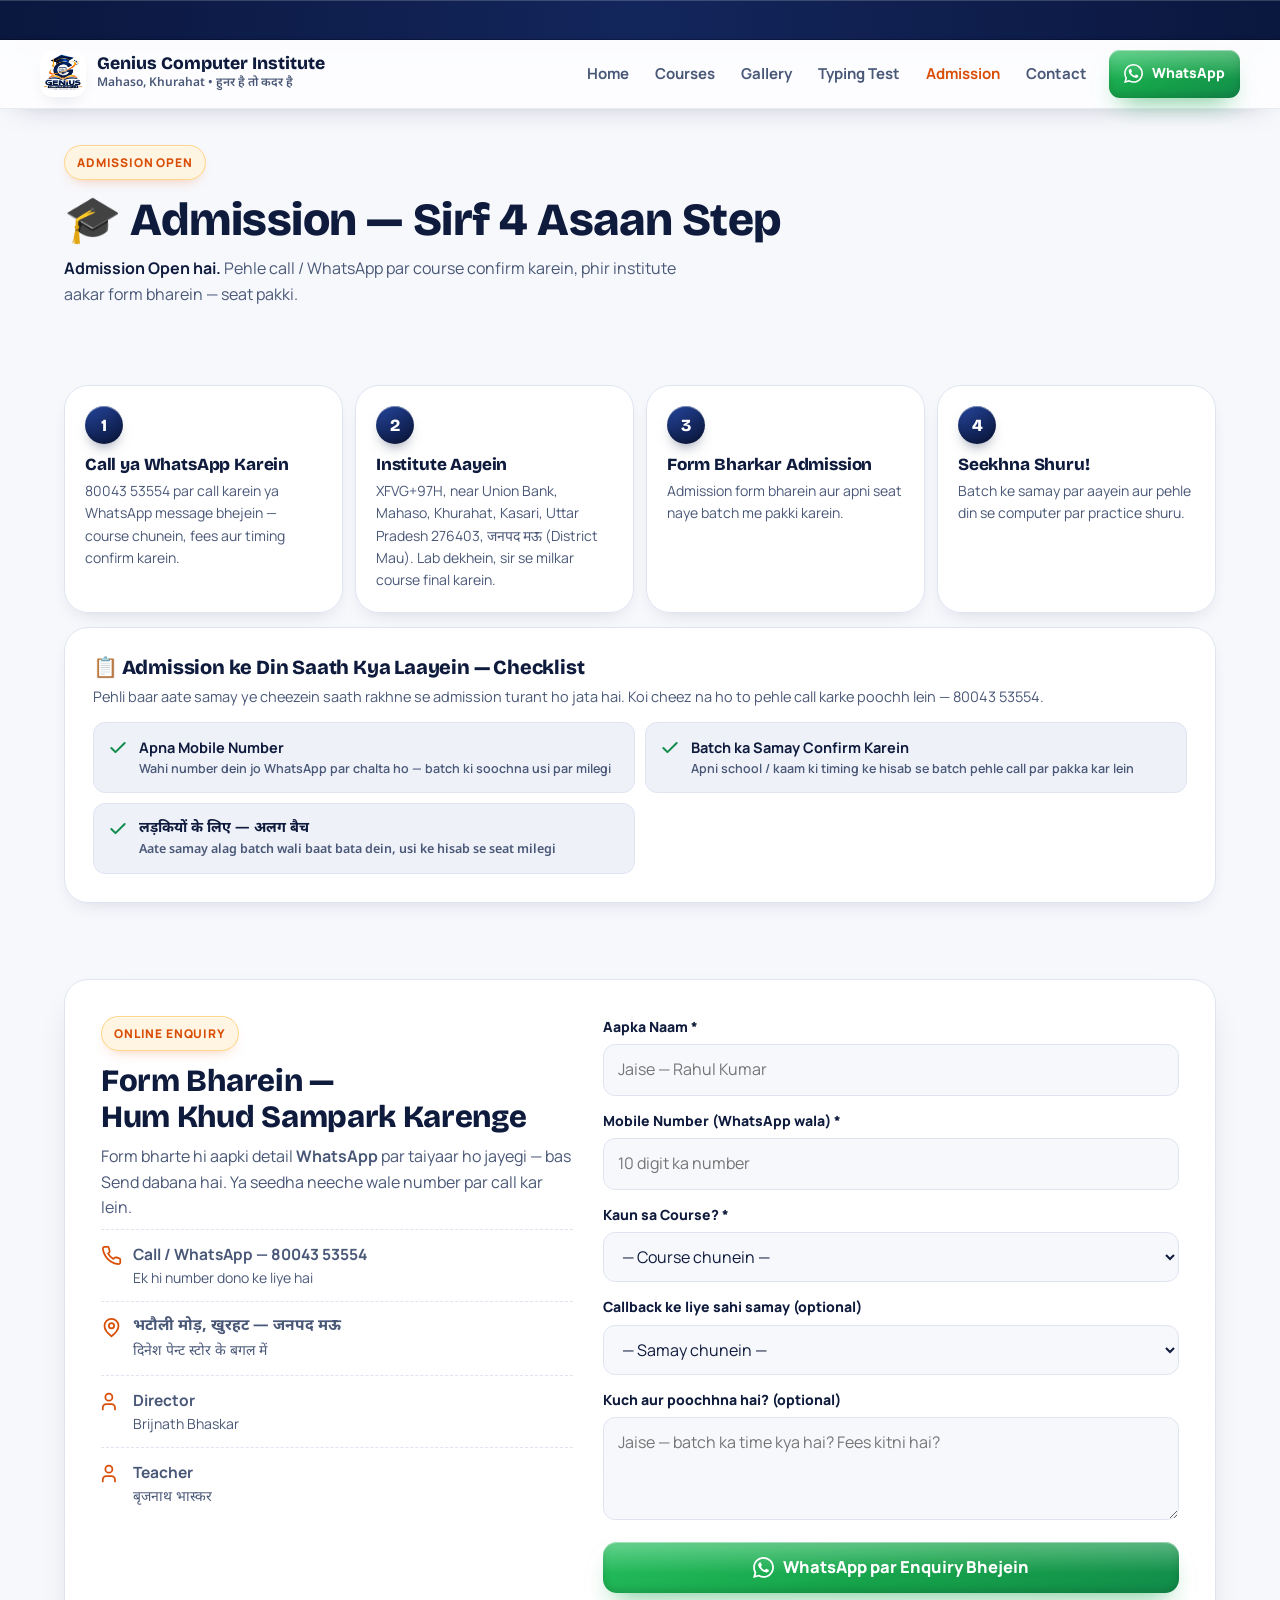
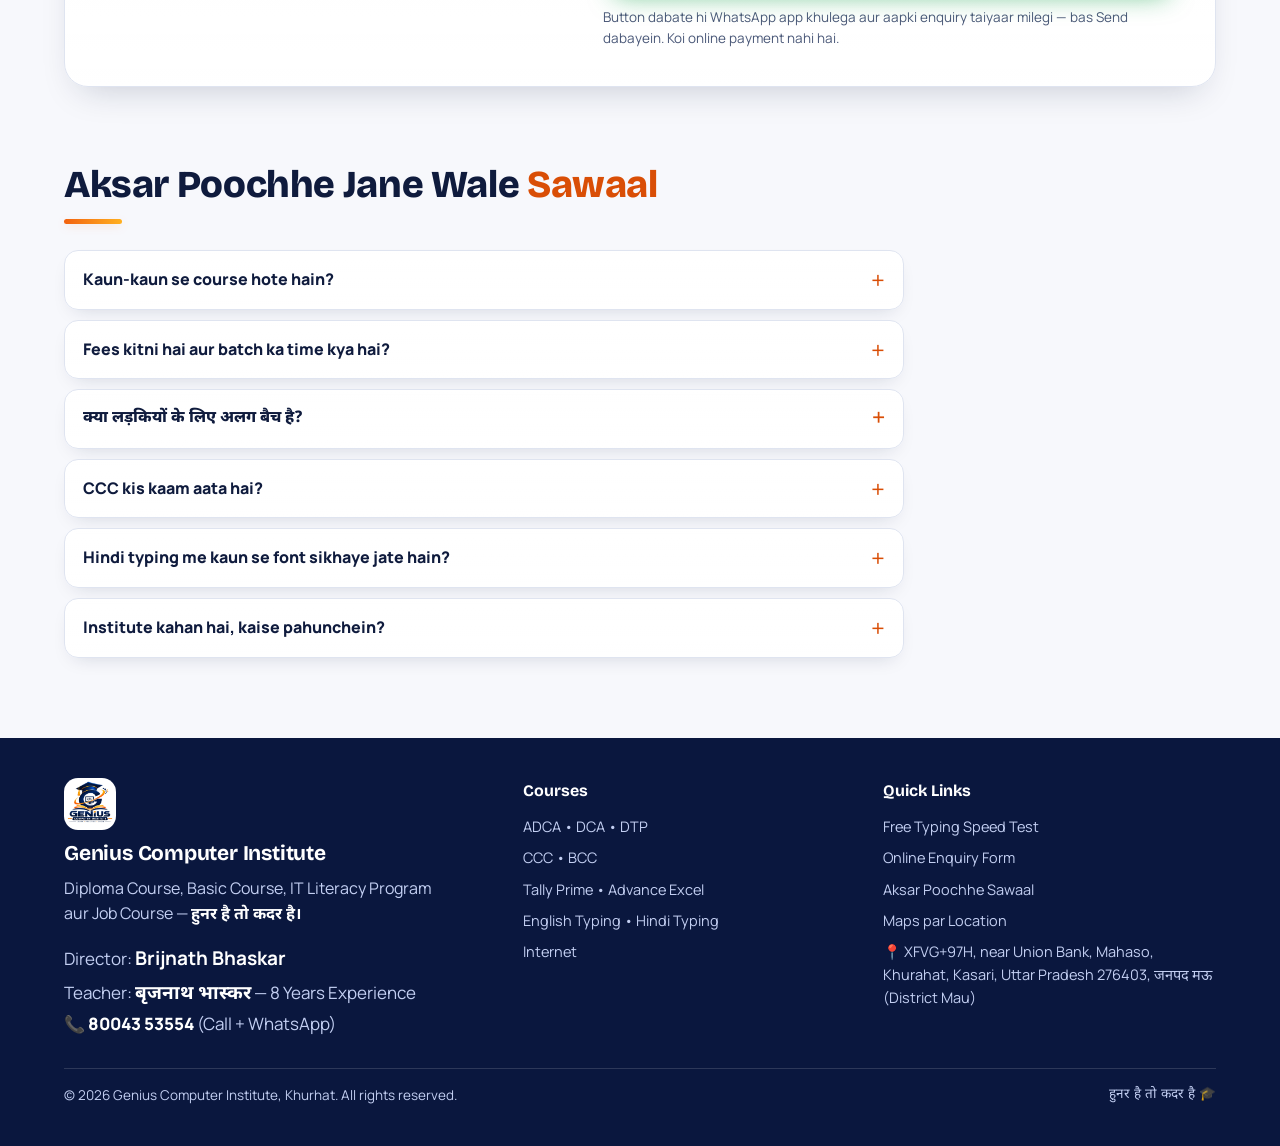
==== admission.html @ bf9da0f6 "Orange tap fix, big teacher name, photo gallery" ====
<!doctype html>
<html lang="hi">
<head>
<meta charset="utf-8" />
<meta name="viewport" content="width=device-width, initial-scale=1, viewport-fit=cover" />
<meta name="color-scheme" content="light dark" />
<meta name="description" content="Genius Computer Institute me admission — 4 asaan step, online enquiry form se WhatsApp. Fees aur timing ke liye Call / WhatsApp: 8004353554" />
<link rel="icon" type="image/png" href="assets/logo.png" />
<title>Admission — Genius Computer Institute | Enquiry Form</title>
<link rel="preconnect" href="https://fonts.googleapis.com" />
<link rel="preconnect" href="https://fonts.gstatic.com" crossorigin />
<link href="https://fonts.googleapis.com/css2?family=Bricolage+Grotesque:opsz,wght@12..96,600;12..96,700;12..96,800&family=Manrope:wght@400;500;600;700;800&family=Noto+Sans+Devanagari:wght@400;600;700;800&display=swap" rel="stylesheet" />
<link rel="stylesheet" href="style.css" />
</head>
<body data-page="enquiry">
<div class="ticker" aria-hidden="true"><div class="ticker-track" id="tickerTrack">
  <span>🎓 <b>Admission Open</b> — New Batch शुरू हो रहे हैं</span><span>📞 Call / WhatsApp: <b>80043 53554</b></span><span class="hi">लड़कियों के लिए अलग से बैच</span><span>CCC • ADCA • DCA • DTP • Tally Prime • Advance Excel • Typing</span><span class="hi">पता — XFVG+97H, near Union Bank, Mahaso, Khurahat, Kasari, Uttar Pradesh 276403 • जनपद मऊ (District Mau)</span>
</div></div>
<header>
  <div class="wrap nav">
    <a class="brand" href="index.html" aria-label="Genius Computer Institute — Home">
      <img class="brand-logo" src="assets/logo.png" alt="Genius Computer Institute ka logo" width="46" height="46" />
      <span><span class="brand-name">Genius Computer Institute</span><span class="brand-sub hi">Mahaso, Khurahat • हुनर है तो कदर है</span></span>
    </a>
    <nav class="nav-links" aria-label="Main"><a href="index.html">Home</a><a href="courses.html">Courses</a><a href="gallery.html">Gallery</a><a href="typing.html">Typing Test</a><a href="admission.html" aria-current="page">Admission</a><a href="contact.html">Contact</a></nav>
    <a class="btn btn-wa btn-sm" href="https://wa.me/918004353554?text=Namaste%2C%20mujhe%20Genius%20Computer%20Institute%20me%20admission%20ki%20jaankari%20chahiye." target="_blank" rel="noopener"><svg viewBox="0 0 24 24" fill="currentColor"><path d="M17.47 14.38c-.3-.15-1.76-.87-2.03-.97-.27-.1-.47-.15-.67.15-.2.3-.77.97-.94 1.17-.17.2-.35.22-.65.07-.3-.15-1.25-.46-2.39-1.47-.88-.79-1.47-1.76-1.64-2.06-.17-.3-.02-.46.13-.61.13-.13.3-.35.45-.52.15-.17.2-.3.3-.5.1-.2.05-.37-.02-.52-.07-.15-.67-1.62-.92-2.22-.24-.58-.49-.5-.67-.51h-.57c-.2 0-.52.07-.8.37-.27.3-1.04 1.02-1.04 2.5 0 1.47 1.07 2.89 1.22 3.09.15.2 2.11 3.22 5.1 4.51.71.31 1.27.49 1.7.63.72.23 1.37.2 1.88.12.57-.09 1.76-.72 2.01-1.41.25-.7.25-1.29.17-1.41-.07-.12-.27-.2-.57-.35M12.05 21.79h-.01a9.87 9.87 0 0 1-5.03-1.38l-.36-.21-3.74.98 1-3.65-.24-.37a9.82 9.82 0 0 1-1.51-5.26c0-5.45 4.44-9.88 9.9-9.88a9.83 9.83 0 0 1 9.88 9.89c0 5.45-4.43 9.88-9.89 9.88m8.42-18.3A11.82 11.82 0 0 0 12.05 0C5.5 0 .16 5.34.16 11.9c0 2.1.55 4.14 1.59 5.95L.06 24l6.3-1.65a11.9 11.9 0 0 0 5.68 1.45h.01c6.55 0 11.89-5.34 11.89-11.9 0-3.18-1.24-6.16-3.47-8.41"/></svg>WhatsApp</a>
  </div>
</header>
<main id="top">
<section class="page-hero"><div class="wrap">
  <span class="tag">Admission Open</span>
  <h1 style="margin-top:14px">🎓 Admission — Sirf 4 Asaan Step</h1>
  <p class="lead"><b>Admission Open hai.</b> Pehle call / WhatsApp par course confirm karein, phir institute aakar form bharein — seat pakki.</p>
</div></section>
<section id="admission" style="padding-bottom:8px">
    <div class="wrap">
      <div class="steps">
        <div class="step reveal"><span class="num">1</span><h3>Call ya WhatsApp Karein</h3><p>80043 53554 par call karein ya WhatsApp message bhejein — course chunein, fees aur timing confirm karein.</p></div>
        <div class="step reveal"><span class="num">2</span><h3>Institute Aayein</h3><p>XFVG+97H, near Union Bank, Mahaso, Khurahat, Kasari, Uttar Pradesh 276403, जनपद मऊ (District Mau). Lab dekhein, sir se milkar course final karein.</p></div>
        <div class="step reveal"><span class="num">3</span><h3>Form Bharkar Admission</h3><p>Admission form bharein aur apni seat naye batch me pakki karein.</p></div>
        <div class="step reveal"><span class="num">4</span><h3>Seekhna Shuru!</h3><p>Batch ke samay par aayein aur pehle din se computer par practice shuru.</p></div>
      </div>

      <div class="check-card reveal">
        <h3>📋 Admission ke Din Saath Kya Laayein — Checklist</h3>
        <p>Pehli baar aate samay ye cheezein saath rakhne se admission turant ho jata hai. Koi cheez na ho to pehle call karke poochh lein — 80043 53554.</p>
        <ul class="check-list">
          <li><svg viewBox="0 0 24 24" fill="none" stroke="currentColor" stroke-width="2.4" stroke-linecap="round" stroke-linejoin="round"><path d="M20 6 9 17l-5-5"/></svg><span>Apna Mobile Number<small> Wahi number dein jo WhatsApp par chalta ho — batch ki soochna usi par milegi</small></span></li>
          <li><svg viewBox="0 0 24 24" fill="none" stroke="currentColor" stroke-width="2.4" stroke-linecap="round" stroke-linejoin="round"><path d="M20 6 9 17l-5-5"/></svg><span>Batch ka Samay Confirm Karein<small> Apni school / kaam ki timing ke hisab se batch pehle call par pakka kar lein</small></span></li>
          <li><svg viewBox="0 0 24 24" fill="none" stroke="currentColor" stroke-width="2.4" stroke-linecap="round" stroke-linejoin="round"><path d="M20 6 9 17l-5-5"/></svg><span class="hi">लड़कियों के लिए — अलग बैच<small> Aate samay alag batch wali baat bata dein, usi ke hisab se seat milegi</small></span></li>
        </ul>
      </div>
    </div>
  </section>
<section id="enquiry">
    <div class="wrap">
      <div class="form-card">
        <div class="form-side">
          <span class="tag">Online Enquiry</span>
          <h2>Form Bharein —<br />Hum Khud Sampark Karenge</h2>
          <p>Form bharte hi aapki detail <b>WhatsApp</b> par taiyaar ho jayegi — bas Send dabana hai. Ya seedha neeche wale number par call kar lein.</p>
          <div class="row"><svg viewBox="0 0 24 24" fill="none" stroke="currentColor" stroke-width="2" stroke-linecap="round" stroke-linejoin="round"><path d="M22 16.92v3a2 2 0 0 1-2.18 2 19.79 19.79 0 0 1-8.63-3.07 19.5 19.5 0 0 1-6-6 19.79 19.79 0 0 1-3.07-8.67A2 2 0 0 1 4.11 2h3a2 2 0 0 1 2 1.72c.13.96.36 1.9.7 2.81a2 2 0 0 1-.45 2.11L8.09 9.91a16 16 0 0 0 6 6l1.27-1.27a2 2 0 0 1 2.11-.45c.91.34 1.85.57 2.81.7A2 2 0 0 1 22 16.92z"/></svg><span><b>Call / WhatsApp — 80043 53554</b><span>Ek hi number dono ke liye hai</span></span></div>
          <div class="row"><svg viewBox="0 0 24 24" fill="none" stroke="currentColor" stroke-width="2" stroke-linecap="round" stroke-linejoin="round"><path d="M20 10c0 6-8 12-8 12s-8-6-8-12a8 8 0 0 1 16 0Z"/><circle cx="12" cy="10" r="3"/></svg><span><b class="hi">भटौली मोड़, खुरहट — जनपद मऊ</b><span class="hi">दिनेश पेन्ट स्टोर के बगल में</span></span></div>
          <div class="row"><svg viewBox="0 0 24 24" fill="none" stroke="currentColor" stroke-width="2" stroke-linecap="round" stroke-linejoin="round"><path d="M16 21v-2a4 4 0 0 0-4-4H6a4 4 0 0 0-4 4v2"/><circle cx="9" cy="7" r="4"/></svg><span><b>Director</b><span>Brijnath Bhaskar</span></span></div>
          <div class="row"><svg viewBox="0 0 24 24" fill="none" stroke="currentColor" stroke-width="2" stroke-linecap="round" stroke-linejoin="round"><path d="M16 21v-2a4 4 0 0 0-4-4H6a4 4 0 0 0-4 4v2"/><circle cx="9" cy="7" r="4"/></svg><span><b>Teacher</b><span class="hi">बृजनाथ भास्कर</span></span></div>
        </div>
        <form id="enquiryForm" novalidate>
          <div><label for="fName">Aapka Naam *</label><input type="text" id="fName" placeholder="Jaise — Rahul Kumar" autocomplete="name" /><p class="err" id="eName">Naam likhna zaroori hai.</p></div>
          <div><label for="fMobile">Mobile Number (WhatsApp wala) *</label><input type="tel" id="fMobile" placeholder="10 digit ka number" inputmode="numeric" autocomplete="tel" maxlength="13" /><p class="err" id="eMobile">Sahi 10 digit ka mobile number daalein.</p></div>
          <div><label for="fCourse">Kaun sa Course? *</label><select id="fCourse"><option value="">— Course chunein —</option></select><p class="err" id="eCourse">Ek course chunein.</p></div>
          <div><label for="fTime">Callback ke liye sahi samay (optional)</label><select id="fTime"><option value="">— Samay chunein —</option><option>Subah</option><option>Dopahar</option><option>Shaam</option><option>Jab bhi ho jaye</option></select></div>
          <div><label for="fMsg">Kuch aur poochhna hai? (optional)</label><textarea id="fMsg" rows="3" placeholder="Jaise — batch ka time kya hai? Fees kitni hai?"></textarea></div>
          <button type="submit" class="btn btn-wa" style="width:100%;font-size:16.5px;padding:15px"><svg viewBox="0 0 24 24" fill="currentColor" style="width:21px;height:21px"><path d="M17.47 14.38c-.3-.15-1.76-.87-2.03-.97-.27-.1-.47-.15-.67.15-.2.3-.77.97-.94 1.17-.17.2-.35.22-.65.07-.3-.15-1.25-.46-2.39-1.47-.88-.79-1.47-1.76-1.64-2.06-.17-.3-.02-.46.13-.61.13-.13.3-.35.45-.52.15-.17.2-.3.3-.5.1-.2.05-.37-.02-.52-.07-.15-.67-1.62-.92-2.22-.24-.58-.49-.5-.67-.51h-.57c-.2 0-.52.07-.8.37-.27.3-1.04 1.02-1.04 2.5 0 1.47 1.07 2.89 1.22 3.09.15.2 2.11 3.22 5.1 4.51.71.31 1.27.49 1.7.63.72.23 1.37.2 1.88.12.57-.09 1.76-.72 2.01-1.41.25-.7.25-1.29.17-1.41-.07-.12-.27-.2-.57-.35M12.05 21.79h-.01a9.87 9.87 0 0 1-5.03-1.38l-.36-.21-3.74.98 1-3.65-.24-.37a9.82 9.82 0 0 1-1.51-5.26c0-5.45 4.44-9.88 9.9-9.88a9.83 9.83 0 0 1 9.88 9.89c0 5.45-4.43 9.88-9.89 9.88m8.42-18.3A11.82 11.82 0 0 0 12.05 0C5.5 0 .16 5.34.16 11.9c0 2.1.55 4.14 1.59 5.95L.06 24l6.3-1.65a11.9 11.9 0 0 0 5.68 1.45h.01c6.55 0 11.89-5.34 11.89-11.9 0-3.18-1.24-6.16-3.47-8.41"/></svg>WhatsApp par Enquiry Bhejein</button>
          <p class="form-note">Button dabate hi WhatsApp app khulega aur aapki enquiry taiyaar milegi — bas Send dabayein. Koi online payment nahi hai.</p>
          <div class="sent" id="sentBox">✅ WhatsApp khul gaya hoga — wahan <b>Send</b> dabate hi enquiry pahunch jayegi. Agar na khula ho to <a href="tel:+918004353554" style="color:var(--wa-d);font-weight:800">80043 53554 par call</a> kar lein.</div>
        </form>
      </div>
    </div>
  </section>
<section id="faq" style="padding-top:8px">
    <div class="wrap">
      <div class="sec-head reveal">
        <h2>Aksar Poochhe Jane Wale <span style="color:var(--saffron-d)">Sawaal</span></h2>
      </div>
      <div class="faq-list">
        <details><summary>Kaun-kaun se course hote hain?</summary><div class="a">ADCA, DCA, DTP, CCC, BCC, Tally Prime (New Version), Advance Excel, English Typing, Hindi Typing (Kruti Dev aur Mangal Font) aur Internet — kul 11 course. Courses page par har course ki detail hai.</div></details>
        <details><summary>Fees kitni hai aur batch ka time kya hai?</summary><div class="a">Fees aur batch timing course ke hisab se alag hote hain. Sahi jaankari ke liye <a href="tel:+918004353554">80043 53554 par call</a> karein ya <a href="https://wa.me/918004353554" target="_blank" rel="noopener">WhatsApp</a> par message bhejein — turant jawab milega.</div></details>
        <details><summary class="hi">क्या लड़कियों के लिए अलग बैच है?</summary><div class="a hi">हाँ, लड़कियों के लिए अलग से बैच चलता है। बैच के समय की जानकारी के लिए call या WhatsApp करें — 80043 53554।</div></details>
        <details><summary>CCC kis kaam aata hai?</summary><div class="a">CCC (Course on Computer Concepts) bahut si sarkari naukriyon me computer jaankari ke saboot ke roop me manga jata hai. Yahan CCC ke saath BCC ki taiyari bhi karayi jati hai.</div></details>
        <details><summary>Hindi typing me kaun se font sikhaye jate hain?</summary><div class="a">Hindi Typing me <b>Kruti Dev</b> aur <b>Mangal Font</b> — dono sikhaye jate hain, saath me English Typing bhi. Sarkari typing test me yahi font kaam aate hain. Typing Test page par free test karke apni speed bhi check kar sakte hain.</div></details>
        <details><summary>Institute kahan hai, kaise pahunchein?</summary><div class="a hi">पता — XFVG+97H, near Union Bank, Mahaso, Khurahat, Kasari, Uttar Pradesh 276403 • जनपद मऊ (District Mau)। Contact page par <b>Maps</b> ka button hai — dabate hi aapke phone me rasta khul jayega.</div></details>
        
        
      </div>
    </div>
  </section>

</main>
<footer>
  <div class="wrap">
    <div class="foot-grid">
      <div>
        <img class="foot-logo" src="assets/logo.png" alt="Genius Computer Institute ka logo" width="52" height="52" />
        <h3 style="font-size:21px;margin:0 0 10px">Genius Computer Institute</h3>
        <p style="margin:0;max-width:38ch">Diploma Course, Basic Course, IT Literacy Program aur Job Course — <span class="hi" style="color:#fff;font-weight:700">हुनर है तो कदर है।</span></p>
        <p class="foot-teacher" style="margin:12px 0 0">Director: <b style="color:#fff">Brijnath Bhaskar</b><br />Teacher: <b style="color:#fff">बृजनाथ भास्कर</b> — 8 Years Experience<br />📞 <a href="tel:+918004353554" style="color:#fff;font-weight:800">80043 53554</a> (Call + WhatsApp)</p>
      </div>
      <div>
        <h4>Courses</h4>
        <ul>
          <li><a href="courses.html">ADCA</a> • <a href="courses.html">DCA</a> • <a href="courses.html">DTP</a></li>
          <li><a href="courses.html">CCC</a> • <a href="courses.html">BCC</a></li>
          <li><a href="courses.html">Tally Prime</a> • <a href="courses.html">Advance Excel</a></li>
          <li><a href="courses.html">English Typing</a> • <a href="courses.html">Hindi Typing</a></li>
          <li><a href="courses.html">Internet</a></li>
        </ul>
      </div>
      <div>
        <h4>Quick Links</h4>
        <ul>
          <li><a href="typing.html">Free Typing Speed Test</a></li>
          <li><a href="admission.html">Online Enquiry Form</a></li>
          <li><a href="admission.html#faq">Aksar Poochhe Sawaal</a></li>
          <li><a href="https://www.google.com/maps/search/?api=1&query=XFVG%2B97H+Mahaso+Khurahat+Kasari+Uttar+Pradesh+276403" target="_blank" rel="noopener">Maps par Location</a></li>
          <li>📍 XFVG+97H, near Union Bank, Mahaso, Khurahat, Kasari, Uttar Pradesh 276403, जनपद मऊ (District Mau)</li>
        </ul>
      </div>
    </div>
    <div class="foot-bottom">
      <span>© <span id="yr"></span> Genius Computer Institute, Khurhat. All rights reserved.</span>
      <span class="hi">हुनर है तो कदर है 🎓</span>
    </div>
  </div>
</footer>
<nav class="stickybar" aria-label="App navigation"><span class="bar-pill" aria-hidden="true"></span><a href="index.html" data-tab="top"><span class="tab-ic"><svg viewBox="0 0 24 24" fill="none" stroke="currentColor" stroke-width="2" stroke-linecap="round" stroke-linejoin="round"><path d="m3 10 9-7 9 7v10a2 2 0 0 1-2 2H5a2 2 0 0 1-2-2z"/><path d="M9 22V12h6v10"/></svg></span><span class="tab-lb">Home</span></a><a href="courses.html" data-tab="courses"><span class="tab-ic"><svg viewBox="0 0 24 24" fill="none" stroke="currentColor" stroke-width="2" stroke-linecap="round" stroke-linejoin="round"><path d="M4 19.5A2.5 2.5 0 0 1 6.5 17H20V2H6.5A2.5 2.5 0 0 0 4 4.5v15z"/><path d="M4 19.5A2.5 2.5 0 0 0 6.5 22H20v-5"/></svg></span><span class="tab-lb">Courses</span></a><a href="typing.html" data-tab="typing"><span class="tab-ic"><svg viewBox="0 0 24 24" fill="none" stroke="currentColor" stroke-width="2" stroke-linecap="round" stroke-linejoin="round"><rect x="2" y="6" width="20" height="12" rx="2"/><path d="M6 10h.01M10 10h.01M14 10h.01M18 10h.01M9 14h6"/></svg></span><span class="tab-lb">Typing Test</span></a><a class="call" href="tel:+918004353554"><span class="tab-ic"><svg viewBox="0 0 24 24" fill="none" stroke="currentColor" stroke-width="2" stroke-linecap="round" stroke-linejoin="round"><path d="M22 16.92v3a2 2 0 0 1-2.18 2 19.79 19.79 0 0 1-8.63-3.07 19.5 19.5 0 0 1-6-6 19.79 19.79 0 0 1-3.07-8.67A2 2 0 0 1 4.11 2h3a2 2 0 0 1 2 1.72c.13.96.36 1.9.7 2.81a2 2 0 0 1-.45 2.11L8.09 9.91a16 16 0 0 0 6 6l1.27-1.27a2 2 0 0 1 2.11-.45c.91.34 1.85.57 2.81.7A2 2 0 0 1 22 16.92z"/></svg></span><span class="tab-lb">Call</span></a><a href="admission.html" data-tab="enquiry" class="tab-active"><span class="tab-ic"><svg viewBox="0 0 24 24" fill="none" stroke="currentColor" stroke-width="2" stroke-linecap="round" stroke-linejoin="round"><path d="M12 20h9"/><path d="M16.5 3.5a2.1 2.1 0 0 1 3 3L7 19l-4 1 1-4Z"/></svg><span class="tab-badge" aria-hidden="true"></span></span><span class="tab-lb">Enquiry</span></a></nav>
<script src="script.js"></script>
</body>
</html>
---- style.css ----
:root{
    color-scheme: light dark;
    --bg:#F7F8FC; --surface:#FFFFFF; --surface2:#EEF1F8;
    --ink:#0F1B3D; --muted:#4A5878; --line:#DFE4F0;
    --navy:#13265C; --navy2:#0A173E; --navy-soft:#E8EDFB;
    --saffron:#F2620F; --saffron-d:#D94E06; --amber:#FFB020;
    --wa:#16A34A; --wa-d:#128C4B; --teal:#0E7C86; --violet:#6D3BD1;
    --gold-bg:#FFF3DC;
    --shadow:0 16px 36px -16px rgba(15,27,61,.22);
    --shadow-sm:0 8px 20px -10px rgba(15,27,61,.18);
    --r-xl:24px; --r-lg:18px; --r-md:14px;
  }
  @media (prefers-color-scheme: dark){
    :root{
      --bg:#080E22; --surface:#121C3D; --surface2:#182449;
      --ink:#F1F4FF; --muted:#A8B3D3; --line:#26335E;
      --navy:#2A4396; --navy2:#080E22; --navy-soft:#1B2A5C;
      --gold-bg:#2A2110;
      --shadow:0 16px 36px -16px rgba(0,0,0,.65);
      --shadow-sm:0 8px 20px -10px rgba(0,0,0,.5);
    }
  }
  *{box-sizing:border-box}
  html{scroll-behavior:smooth;-webkit-text-size-adjust:100%}
  body{margin:0;background:var(--bg);color:var(--ink);font-family:"Manrope","Noto Sans Devanagari",system-ui,sans-serif;font-size:16px;line-height:1.6;-webkit-font-smoothing:antialiased;overflow-x:hidden}
  h1,h2,h3{font-family:"Bricolage Grotesque","Noto Sans Devanagari","Manrope",sans-serif;line-height:1.14;margin:0;letter-spacing:-.01em}
  .hi{font-family:"Noto Sans Devanagari","Manrope",sans-serif}
  img{max-width:100%;display:block}
  a{color:inherit}
  button,[role="button"],select,summary,input:not([type="checkbox"],[type="radio"]),a.btn{min-height:48px}
  .wrap{max-width:1160px;margin:0 auto;padding:0 16px}
  @media(min-width:700px){.wrap{padding:0 24px}}
  section{padding:52px 0}
  @media(min-width:900px){section{padding:68px 0}}
  .sec-head{max-width:720px;margin-bottom:26px}
  .sec-head h2{font-size:clamp(27px,5vw,38px);font-weight:800}
  .sec-head h2::after{content:"";display:block;width:58px;height:5px;border-radius:99px;background:linear-gradient(90deg,var(--saffron),var(--amber));margin-top:13px;box-shadow:0 3px 8px -2px rgba(242,98,15,.55)}
  .sec-head p{color:var(--muted);margin:10px 0 0;font-size:16.5px}
  .sec-head p b{color:var(--ink);font-weight:800}
  .tag{display:inline-flex;align-items:center;gap:7px;background:color-mix(in srgb,var(--gold-bg) 82%, transparent);backdrop-filter:blur(6px);-webkit-backdrop-filter:blur(6px);color:var(--saffron-d);border:1px solid color-mix(in srgb,var(--amber) 45%, transparent);font-weight:800;font-size:12px;letter-spacing:.07em;text-transform:uppercase;padding:7px 12px;border-radius:999px;box-shadow:inset 0 1px 0 rgba(255,255,255,.55),0 6px 14px -8px rgba(242,98,15,.45)}
  @media (prefers-color-scheme: dark){.tag{color:var(--amber)}}
  .tag .dot{width:8px;height:8px;border-radius:50%;background:var(--wa);animation:pulse 1.6s infinite;flex:none}
  @keyframes pulse{0%{box-shadow:0 0 0 0 rgba(22,163,74,.5)}70%{box-shadow:0 0 0 8px rgba(22,163,74,0)}100%{box-shadow:0 0 0 0 rgba(22,163,74,0)}}
  @media (prefers-reduced-motion: reduce){*{animation-duration:.01ms!important;transition-duration:.01ms!important}html{scroll-behavior:auto}}

  /* ticker */
  .ticker{background:linear-gradient(90deg,var(--navy2),var(--navy) 50%,var(--navy2));color:#fff;overflow:hidden;white-space:nowrap;padding:8px 0;font-size:13.5px;font-weight:700;box-shadow:inset 0 1px 0 rgba(255,255,255,.18),inset 0 -1px 0 rgba(0,0,0,.25)}
  .ticker-track{display:inline-block;animation:tick 32s linear infinite;padding-left:100%}
  .ticker span{margin:0 22px}
  .ticker b{color:var(--amber)}
  @keyframes tick{to{transform:translateX(-100%)}}
  @media (prefers-reduced-motion: reduce){.ticker-track{animation:none;padding-left:0}}

  /* header */
  header{position:sticky;top:0;z-index:60;background:color-mix(in srgb,var(--surface) 74%, transparent);backdrop-filter:blur(20px) saturate(1.6);-webkit-backdrop-filter:blur(20px) saturate(1.6);border-bottom:1px solid color-mix(in srgb,var(--line) 75%, transparent);box-shadow:0 10px 30px -18px rgba(15,27,61,.35),inset 0 1px 0 rgba(255,255,255,.35)}
  .nav{display:flex;align-items:center;gap:10px;padding:10px 0}
  .brand{display:flex;align-items:center;gap:11px;text-decoration:none;margin-right:auto;min-width:0}
  .brand-logo{width:46px;height:46px;flex:none;border-radius:13px;box-shadow:var(--shadow-sm)}
  .foot-logo{width:52px;height:52px;border-radius:14px;margin-bottom:12px}
  .brand-name{font-family:"Bricolage Grotesque","Noto Sans Devanagari",sans-serif;font-weight:800;font-size:17.5px;line-height:1.12;display:block}
  .brand-sub{font-size:12px;color:var(--muted);font-weight:600;display:block;white-space:nowrap;overflow:hidden;text-overflow:ellipsis}
  @media(max-width:400px){.brand-sub{display:none}.brand-name{font-size:16px}}
  .nav-links{display:none;gap:2px}
  .nav-links a{text-decoration:none;font-weight:700;font-size:15px;padding:10px 12px;border-radius:10px;color:var(--muted)}
  .nav-links a:hover{background:var(--surface2);color:var(--ink)}
  @media(min-width:920px){.nav-links{display:flex}}
  .btn{position:relative;overflow:hidden;display:inline-flex;align-items:center;justify-content:center;gap:9px;text-decoration:none;font-weight:800;font-size:15.5px;padding:13px 20px;border-radius:14px;border:0;cursor:pointer;transition:transform .16s ease,box-shadow .2s ease,filter .2s ease;line-height:1.2;text-align:center;font-family:inherit;box-shadow:0 12px 24px -12px rgba(15,27,61,.45),inset 0 1px 0 rgba(255,255,255,.4),inset 0 -3px 8px rgba(0,0,0,.14)}
  .btn::before{content:"";position:absolute;inset:0;background:linear-gradient(180deg,rgba(255,255,255,.30),rgba(255,255,255,.07) 46%,rgba(255,255,255,0) 62%);pointer-events:none}
  .btn::after{content:"";position:absolute;top:-10%;bottom:-10%;left:-80%;width:42%;background:linear-gradient(100deg,transparent,rgba(255,255,255,.5),transparent);transform:skewX(-18deg);transition:left .55s ease;pointer-events:none}
  .btn:hover::after{left:130%}
  .btn:hover{filter:brightness(1.05)}
  .btn:active{transform:scale(.96)}
  .btn svg{width:19px;height:19px;flex:none;position:relative;z-index:1}
  .btn-call{background:linear-gradient(160deg,#26479F,var(--navy) 52%,var(--navy2));color:#fff}
  .btn-wa{background:linear-gradient(160deg,#25C05E,var(--wa) 52%,var(--wa-d));color:#fff;box-shadow:0 14px 26px -12px rgba(22,163,74,.65),inset 0 1px 0 rgba(255,255,255,.4),inset 0 -3px 8px rgba(0,0,0,.14)}
  .btn-ghost{background:color-mix(in srgb,var(--surface) 72%,transparent);backdrop-filter:blur(10px) saturate(1.4);-webkit-backdrop-filter:blur(10px) saturate(1.4);color:var(--ink);border:1.5px solid color-mix(in srgb,var(--line) 80%,transparent);box-shadow:0 10px 22px -14px rgba(15,27,61,.35),inset 0 1px 0 rgba(255,255,255,.55),inset 0 -2px 6px rgba(15,27,61,.06)}
  .btn-ghost::before{background:linear-gradient(180deg,rgba(255,255,255,.35),rgba(255,255,255,0) 55%)}
  .btn-saffron{background:linear-gradient(160deg,#FF7D26,var(--saffron) 52%,var(--saffron-d));color:#fff;box-shadow:0 14px 26px -12px rgba(242,98,15,.6),inset 0 1px 0 rgba(255,255,255,.4),inset 0 -3px 8px rgba(0,0,0,.14)}
  .btn-sm{padding:10px 15px;font-size:14px;border-radius:11px;min-height:44px}
  .nav .btn{white-space:nowrap}
  @media(max-width:640px){.nav .btn-call{display:none}.nav .btn-wa{padding:10px 13px}}


  /* hero */
  .hero{padding:34px 0 44px;background:radial-gradient(560px 260px at 88% -30px, rgba(255,176,32,.22), transparent 62%),radial-gradient(640px 340px at -8% 10px, rgba(242,98,15,.10), transparent 60%),linear-gradient(180deg,var(--navy-soft) 0%,var(--bg) 88%)}
  @media(min-width:900px){.hero{padding:52px 0 60px}}
  .hero-grid{display:grid;gap:28px;align-items:center}
  @media(min-width:960px){.hero-grid{grid-template-columns:1.05fr .95fr;gap:40px}}
  .hero h1{font-size:clamp(34px,8.5vw,60px);font-weight:800;margin:14px 0 4px}
  .hero h1 .hl{color:var(--saffron-d)}
  @media (prefers-color-scheme: dark){.hero h1 .hl{color:var(--amber)}}
  .hero-tagline{font-size:clamp(22px,5.5vw,32px);font-weight:800;color:var(--navy);margin:2px 0 12px}
  @media (prefers-color-scheme: dark){.hero-tagline{color:#C9D5FF}}
  .hero p.lead{color:var(--muted);font-size:16.5px;margin:0 0 20px;max-width:56ch}
  .hero p.lead b{color:var(--ink);font-weight:800}
  .hero-cta{display:grid;grid-template-columns:1fr 1fr;gap:10px;margin-bottom:18px}
  .hero-cta .btn:first-child{grid-column:1/-1}
  @media(min-width:560px){.hero-cta{display:flex;flex-wrap:wrap}.hero-cta .btn{flex:0 1 auto}}
  .stats{display:grid;grid-template-columns:repeat(3,1fr);gap:10px;max-width:520px}
  .stat{background:color-mix(in srgb,var(--surface) 78%, transparent);backdrop-filter:blur(12px) saturate(1.4);-webkit-backdrop-filter:blur(12px) saturate(1.4);border:1px solid color-mix(in srgb,var(--line) 80%, transparent);border-radius:var(--r-md);padding:12px 8px;text-align:center;box-shadow:inset 0 1px 0 rgba(255,255,255,.5),0 10px 20px -14px rgba(15,27,61,.3)}
  .stat b{display:block;font-family:"Bricolage Grotesque",sans-serif;font-size:21px;line-height:1.1}
  .stat span{font-size:12px;font-weight:700;color:var(--muted)}
  .hero-media{position:relative}
  .hero-media img.main{width:100%;aspect-ratio:4/3;object-fit:cover;border-radius:var(--r-xl);box-shadow:var(--shadow),0 0 0 1px color-mix(in srgb,var(--line) 60%, transparent);border:5px solid color-mix(in srgb,var(--surface) 88%, transparent)}
  @media(min-width:960px){.hero-media img.main{aspect-ratio:5/4.3}}
  .float-card{position:absolute;background:color-mix(in srgb,var(--surface) 76%, transparent);backdrop-filter:blur(14px) saturate(1.5);-webkit-backdrop-filter:blur(14px) saturate(1.5);border:1px solid color-mix(in srgb,#fff 45%, var(--line));border-radius:16px;box-shadow:var(--shadow),inset 0 1px 0 rgba(255,255,255,.6);padding:11px 14px;display:flex;gap:10px;align-items:center;max-width:82%}
  .float-card .ic{width:36px;height:36px;flex:none;border-radius:10px;display:grid;place-items:center;color:#fff}
  .float-card .ic svg{width:19px;height:19px}
  .float-card b{display:block;font-size:14px;line-height:1.25}
  .float-card small{color:var(--muted);font-weight:600;font-size:12px}
  .fc1{left:8px;bottom:14px}

  /* quick actions */
  .quick{padding:4px 0 6px}
  .quick-grid{display:grid;grid-template-columns:1fr 1fr;gap:11px}
  @media(min-width:860px){.quick-grid{grid-template-columns:repeat(4,1fr)}}
  .qa{background:linear-gradient(180deg,color-mix(in srgb,var(--surface) 88%, transparent),var(--surface));border:1px solid var(--line);border-radius:var(--r-lg);padding:16px;text-decoration:none;display:flex;flex-direction:column;gap:10px;transition:border-color .16s,transform .18s ease,box-shadow .18s ease;box-shadow:inset 0 1px 0 rgba(255,255,255,.55),var(--shadow-sm)}
  .qa:hover{border-color:var(--navy);transform:translateY(-3px);box-shadow:inset 0 1px 0 rgba(255,255,255,.55),var(--shadow)}
  @media(min-width:640px){.qa{flex-direction:row;align-items:flex-start}}
  .qa .ic{width:42px;height:42px;flex:none;border-radius:12px;display:grid;place-items:center;color:#fff}
  .qa .ic svg{width:21px;height:21px}
  .qa b{display:block;font-size:15.5px;line-height:1.25}
  .qa small{color:var(--muted);font-weight:600;font-size:12.5px;line-height:1.45;display:block;margin-top:2px}
  .qa .ic{box-shadow:inset 0 1px 0 rgba(255,255,255,.35),inset 0 -3px 7px rgba(0,0,0,.16),0 8px 15px -8px rgba(15,27,61,.5)}
  .ic-navy{background:linear-gradient(150deg,#26479F,var(--navy) 60%,var(--navy2))} .ic-wa{background:linear-gradient(150deg,#25C05E,var(--wa) 60%,var(--wa-d))} .ic-saf{background:linear-gradient(150deg,#FF7D26,var(--saffron) 60%,var(--saffron-d))} .ic-teal{background:linear-gradient(150deg,#12A0AC,var(--teal) 60%,#0A5E66)}

  /* courses */
  .toolbar{display:grid;gap:12px;margin-bottom:20px}
  @media(min-width:760px){.toolbar{display:flex;flex-wrap:wrap;align-items:center}}
  .tabs{display:flex;flex-wrap:wrap;gap:8px}
  .tab{border:1.5px solid var(--line);background:color-mix(in srgb,var(--surface) 80%, transparent);backdrop-filter:blur(8px);-webkit-backdrop-filter:blur(8px);color:var(--muted);font:inherit;font-weight:800;font-size:14px;padding:10px 16px;border-radius:999px;cursor:pointer;min-height:44px;box-shadow:inset 0 1px 0 rgba(255,255,255,.5);transition:transform .15s ease,box-shadow .15s ease}
  .tab:active{transform:scale(.96)}
  .tab[aria-pressed="true"]{background:linear-gradient(160deg,#26479F,var(--navy) 55%,var(--navy2));border-color:transparent;color:#fff;box-shadow:0 10px 20px -10px rgba(15,27,61,.55),inset 0 1px 0 rgba(255,255,255,.35)}
  .search{position:relative;width:100%}
  @media(min-width:760px){.search{margin-left:auto;flex:1 1 200px;max-width:320px}}
  .search input{width:100%;font:inherit;font-size:16px;padding:12px 14px 12px 42px;border-radius:12px;border:1.5px solid var(--line);background:var(--surface);color:var(--ink)}
  .search svg{position:absolute;left:13px;top:50%;transform:translateY(-50%);width:18px;height:18px;color:var(--muted)}
  .course-grid{display:grid;gap:14px;grid-template-columns:1fr}
  @media(min-width:640px){.course-grid{grid-template-columns:repeat(2,1fr)}}
  @media(min-width:1020px){.course-grid{grid-template-columns:repeat(3,1fr)}}
  .course{background:linear-gradient(180deg,color-mix(in srgb,var(--surface) 90%, transparent),var(--surface));border:1px solid var(--line);border-radius:var(--r-xl);padding:20px;display:flex;flex-direction:column;gap:10px;box-shadow:inset 0 1px 0 rgba(255,255,255,.55),var(--shadow-sm);transition:transform .18s ease,box-shadow .18s ease,border-color .18s ease}
  .course:hover{transform:translateY(-4px);box-shadow:inset 0 1px 0 rgba(255,255,255,.55),var(--shadow);border-color:color-mix(in srgb,var(--navy) 35%, var(--line))}
  .course-top{display:flex;align-items:flex-start;gap:12px}
  .course .ic{width:48px;height:48px;flex:none;border-radius:13px;display:grid;place-items:center;color:#fff;background:linear-gradient(150deg,#26479F,var(--navy) 60%,var(--navy2));box-shadow:inset 0 1px 0 rgba(255,255,255,.35),inset 0 -3px 7px rgba(0,0,0,.18),0 8px 16px -8px rgba(15,27,61,.5)}
  .course .ic svg{width:25px;height:25px}
  .course.alt .ic{background:linear-gradient(150deg,#FF7D26,var(--saffron) 60%,var(--saffron-d))} .course.alt2 .ic{background:linear-gradient(150deg,#12A0AC,var(--teal) 60%,#0A5E66)} .course.alt3 .ic{background:linear-gradient(150deg,#8B5CF0,var(--violet) 60%,#5328A8)}
  .course h3{font-size:19px;font-weight:800}
  .course .full{font-size:12.5px;color:var(--muted);font-weight:700;display:block;line-height:1.4}
  .cat{margin-left:auto;flex:none;font-size:11px;font-weight:800;letter-spacing:.04em;text-transform:uppercase;background:var(--surface2);border:1px solid var(--line);color:var(--muted);padding:5px 9px;border-radius:999px}
  .course p{margin:0;color:var(--muted);font-size:14.5px;flex:1}
  .course .tags2{display:flex;flex-wrap:wrap;gap:6px}
  .course .tags2 span{font-size:11.5px;font-weight:700;background:var(--surface2);border-radius:7px;padding:4px 8px;color:var(--muted)}
  .course-actions{display:grid;grid-template-columns:1fr;gap:8px;margin-top:2px}
  .course-actions .btn{padding:11px 6px;font-size:13.5px;min-height:46px}
  .no-result{display:none;text-align:center;color:var(--muted);font-weight:700;padding:24px;border:1.5px dashed var(--line);border-radius:var(--r-md)}

  /* helper */
  .helper{background:linear-gradient(150deg,var(--navy) -30%,var(--navy2) 55%);border-radius:var(--r-xl);padding:28px 20px;color:#fff;position:relative;overflow:hidden;box-shadow:var(--shadow),inset 0 1px 0 rgba(255,255,255,.22)}
  @media(min-width:700px){.helper{padding:34px 28px}}
  .helper::after{content:"";position:absolute;width:320px;height:320px;border-radius:50%;right:-110px;top:-150px;background:radial-gradient(circle, rgba(255,176,32,.32), transparent 65%)}
  .helper h2{font-size:clamp(23px,4vw,31px);font-weight:800;position:relative;z-index:1}
  .helper p{color:#C3CFF2;max-width:60ch;position:relative;z-index:1;margin:10px 0 0}
  .goal-row{display:grid;grid-template-columns:1fr;gap:10px;margin-top:20px;position:relative;z-index:1}
  @media(min-width:640px){.goal-row{grid-template-columns:1fr 1fr}}
  .goal{background:rgba(255,255,255,.10);backdrop-filter:blur(8px);-webkit-backdrop-filter:blur(8px);border:1.5px solid rgba(255,255,255,.28);color:#fff;font:inherit;font-weight:800;font-size:15px;padding:14px 16px;border-radius:13px;cursor:pointer;text-align:left;box-shadow:inset 0 1px 0 rgba(255,255,255,.3),inset 0 -3px 8px rgba(0,0,0,.15);transition:transform .15s ease,background .15s ease}
  .goal:active{transform:scale(.97)}
  .goal[aria-pressed="true"]{background:linear-gradient(160deg,#FFC84D,var(--amber) 55%,#F59E0B);border-color:transparent;color:#231600;box-shadow:0 12px 22px -10px rgba(255,176,32,.55),inset 0 1px 0 rgba(255,255,255,.5)}
  .goal-out{margin-top:16px;background:rgba(255,255,255,.07);border:1px solid rgba(255,255,255,.18);border-radius:14px;padding:16px 18px;display:none;position:relative;z-index:1}
  .goal-out.show{display:block}
  .goal-out b{color:var(--amber)}
  .goal-out .btn{margin-top:12px;width:100%}
  @media(min-width:640px){.goal-out .btn{width:auto}}

  /* typing test */
  .type-card{background:linear-gradient(180deg,color-mix(in srgb,var(--surface) 92%, transparent),var(--surface));border:1px solid var(--line);border-radius:var(--r-xl);box-shadow:inset 0 1px 0 rgba(255,255,255,.55),var(--shadow);padding:22px 18px}
  @media(min-width:700px){.type-card{padding:30px 28px}}
  .type-sample{background:var(--surface2);border:1px solid var(--line);border-radius:var(--r-md);padding:16px 18px;font-size:17px;line-height:1.75;font-weight:600;user-select:none}
  .type-sample .ok{color:var(--wa-d)} .type-sample .bad{color:#DC2626;background:rgba(220,38,38,.12);border-radius:3px}
  .type-sample .cur{background:color-mix(in srgb,var(--amber) 45%, transparent);border-radius:3px}
  .type-card textarea{width:100%;font:inherit;font-size:16px;padding:13px 14px;border-radius:12px;border:1.5px solid var(--line);background:var(--bg);color:var(--ink);margin-top:12px;resize:vertical}
  .type-card textarea:focus{outline:3px solid color-mix(in srgb,var(--amber) 55%, transparent);border-color:var(--saffron)}
  .type-row{display:flex;flex-wrap:wrap;gap:10px;align-items:center;margin-top:14px}
  .type-result{display:none;gap:10px;flex-wrap:wrap;margin-top:14px}
  .type-result.show{display:flex}
  .type-result .stat{flex:1 1 100px}
  .type-note{font-size:13.5px;color:var(--muted);margin:12px 0 0}

  /* features */
  .feat-grid{display:grid;gap:14px;grid-template-columns:1fr}
  @media(min-width:640px){.feat-grid{grid-template-columns:repeat(2,1fr)}}
  @media(min-width:1020px){.feat-grid{grid-template-columns:repeat(3,1fr)}}
  .feat{background:linear-gradient(180deg,color-mix(in srgb,var(--surface) 90%, transparent),var(--surface));border:1px solid var(--line);border-radius:var(--r-xl);padding:22px;box-shadow:inset 0 1px 0 rgba(255,255,255,.55),var(--shadow-sm)}
  .feat .ic{width:46px;height:46px;border-radius:12px;display:grid;place-items:center;background:linear-gradient(160deg,#FFE9BE,var(--gold-bg) 60%,#FFE0A3);color:var(--saffron-d);margin-bottom:12px;box-shadow:inset 0 1px 0 rgba(255,255,255,.7),inset 0 -3px 7px rgba(242,98,15,.18),0 8px 15px -9px rgba(242,98,15,.55)}
  @media (prefers-color-scheme: dark){.feat .ic{background:linear-gradient(160deg,#3A2C12,var(--gold-bg) 60%,#1F1808)}}
  @media (prefers-color-scheme: dark){.feat .ic{color:var(--amber)}}
  .feat .ic svg{width:23px;height:23px}
  .feat h3{font-size:18px;font-weight:800;margin-bottom:6px}
  .feat p{margin:0;color:var(--muted);font-size:14.5px}

  /* girls */
  .girls{display:grid;border-radius:var(--r-xl);overflow:hidden;background:var(--surface);border:1px solid var(--line);box-shadow:var(--shadow-sm)}
  @media(min-width:860px){.girls{grid-template-columns:1fr 1fr}}
  .girls img{width:100%;height:100%;min-height:230px;object-fit:cover}
  .girls-body{padding:26px 20px;display:flex;flex-direction:column;gap:12px;justify-content:center}
  @media(min-width:700px){.girls-body{padding:32px 28px}}
  .girls-body h2{font-size:clamp(25px,4vw,33px);font-weight:800}
  .girls-body p{color:var(--muted);margin:0}
  .girls-body .btn{align-self:stretch}
  @media(min-width:640px){.girls-body .btn{align-self:flex-start}}

  /* gallery */
  .gal{display:grid;gap:12px;grid-template-columns:1fr}
  @media(min-width:760px){.gal{grid-template-columns:repeat(3,1fr)}}
  .gal figure{margin:0;border-radius:var(--r-lg);overflow:hidden;position:relative;border:1px solid var(--line)}
  .gal img{width:100%;height:220px;object-fit:cover}
  .gal figcaption{position:absolute;left:0;right:0;bottom:0;padding:26px 14px 11px;color:#fff;font-weight:800;font-size:14.5px;background:linear-gradient(transparent, rgba(5,10,30,.8))}

  /* steps + checklist */
  .steps{display:grid;gap:12px;grid-template-columns:1fr}
  @media(min-width:640px){.steps{grid-template-columns:repeat(2,1fr)}}
  @media(min-width:1020px){.steps{grid-template-columns:repeat(4,1fr)}}
  .step{background:linear-gradient(180deg,color-mix(in srgb,var(--surface) 90%, transparent),var(--surface));border:1px solid var(--line);border-radius:var(--r-xl);padding:20px;box-shadow:inset 0 1px 0 rgba(255,255,255,.55),var(--shadow-sm)}
  .step .num{width:38px;height:38px;border-radius:50%;background:linear-gradient(150deg,#26479F,var(--navy) 60%,var(--navy2));color:#fff;display:grid;place-items:center;font-family:"Bricolage Grotesque",sans-serif;font-weight:800;font-size:17px;margin-bottom:11px;box-shadow:inset 0 1px 0 rgba(255,255,255,.4),inset 0 -3px 6px rgba(0,0,0,.2),0 8px 14px -7px rgba(15,27,61,.55)}
  .step h3{font-size:17px;font-weight:800;margin-bottom:5px}
  .step p{margin:0;color:var(--muted);font-size:14px}
  .check-card{background:linear-gradient(180deg,color-mix(in srgb,var(--surface) 90%, transparent),var(--surface));border:1px solid var(--line);border-radius:var(--r-xl);padding:22px 20px;margin-top:14px;box-shadow:inset 0 1px 0 rgba(255,255,255,.55),var(--shadow-sm)}
  @media(min-width:700px){.check-card{padding:28px}}
  .check-card h3{font-size:20px;font-weight:800;margin-bottom:6px}
  .check-card>p{color:var(--muted);margin:0 0 14px;font-size:14.5px}
  .check-list{list-style:none;margin:0;padding:0;display:grid;gap:10px}
  @media(min-width:760px){.check-list{grid-template-columns:1fr 1fr}}
  .check-list li{display:flex;gap:11px;align-items:flex-start;background:var(--surface2);border:1px solid var(--line);border-radius:12px;padding:13px 14px;font-weight:700;font-size:14.5px}
  .check-list li svg{width:20px;height:20px;flex:none;color:var(--wa-d);margin-top:2px}
  .check-list li small{display:block;color:var(--muted);font-weight:600;font-size:12.5px}

  /* form */
  .form-card{background:linear-gradient(180deg,color-mix(in srgb,var(--surface) 92%, transparent),var(--surface));border:1px solid var(--line);border-radius:var(--r-xl);box-shadow:inset 0 1px 0 rgba(255,255,255,.55),var(--shadow);padding:24px 18px;display:grid;gap:24px}
  @media(min-width:900px){.form-card{grid-template-columns:.9fr 1.1fr;padding:36px;gap:30px}}
  .form-side h2{font-size:clamp(24px,4vw,31px);font-weight:800;margin:12px 0 10px}
  .form-side p{color:var(--muted);margin:0 0 8px}
  .form-side .row{display:flex;gap:11px;align-items:flex-start;padding:12px 0;border-top:1px dashed var(--line)}
  .form-side .row svg{width:21px;height:21px;flex:none;color:var(--saffron-d);margin-top:3px}
  @media (prefers-color-scheme: dark){.form-side .row svg{color:var(--amber)}}
  .form-side .row b{display:block;font-size:15.5px}
  .form-side .row span{color:var(--muted);font-size:14px}
  form{display:grid;gap:14px;align-content:start}
  label{font-weight:800;font-size:14px;display:block;margin-bottom:6px}
  input[type=text],input[type=tel],select,textarea{width:100%;font:inherit;font-size:16px;padding:12px 14px;border-radius:12px;border:1.5px solid var(--line);background:var(--bg);color:var(--ink)}
  input:focus,select:focus,textarea:focus{outline:3px solid color-mix(in srgb,var(--amber) 55%, transparent);border-color:var(--saffron)}
  .err{color:#DC2626;font-size:13.5px;font-weight:700;display:none;margin-top:5px}
  .err.show{display:block}
  .form-note{font-size:13.5px;color:var(--muted);margin:0}
  .sent{display:none;background:color-mix(in srgb,var(--wa) 12%, var(--surface));border:1.5px solid var(--wa);border-radius:13px;padding:14px 16px;font-weight:700;font-size:15px}
  .sent.show{display:block}

  /* faq */
  .faq-list{display:grid;gap:10px;max-width:840px}
  details{background:linear-gradient(180deg,color-mix(in srgb,var(--surface) 90%, transparent),var(--surface));border:1px solid var(--line);border-radius:var(--r-md);overflow:hidden;box-shadow:inset 0 1px 0 rgba(255,255,255,.5),var(--shadow-sm)}
  summary{cursor:pointer;font-weight:800;font-size:16px;padding:16px 18px;list-style:none;display:flex;gap:12px;align-items:center}
  summary::-webkit-details-marker{display:none}
  summary::after{content:"+";margin-left:auto;font-size:24px;font-weight:400;color:var(--saffron-d);line-height:1;flex:none}
  details[open ] summary::after{content:"–"}
  details .a{padding:0 18px 17px;color:var(--muted);font-size:15px}
  details .a a{color:var(--saffron-d);font-weight:800}

  /* contact */
  .contact-grid{display:grid;gap:14px}
  @media(min-width:860px){.contact-grid{grid-template-columns:1.1fr .9fr}}
  .addr{background:linear-gradient(150deg,var(--navy) -30%,var(--navy2) 55%);color:#fff;border-radius:var(--r-xl);padding:28px 22px;position:relative;overflow:hidden;box-shadow:var(--shadow),inset 0 1px 0 rgba(255,255,255,.22)}
  .addr::after{content:"";position:absolute;width:260px;height:260px;border-radius:50%;left:-100px;bottom:-150px;background:radial-gradient(circle, rgba(249,115,22,.38), transparent 65%)}
  .addr h2{font-size:clamp(23px,4vw,31px);font-weight:800;position:relative;z-index:1;margin-top:14px}
  .addr .big{font-size:clamp(21px,5vw,27px);font-weight:800;margin:14px 0 4px;position:relative;z-index:1}
  .addr p{color:#C3CFF2;position:relative;z-index:1;margin:0}
  .addr .btns{display:grid;grid-template-columns:1fr;gap:10px;margin-top:20px;position:relative;z-index:1}
  @media(min-width:480px){.addr .btns{grid-template-columns:1fr 1fr}}
  .dir-card{background:var(--surface);border:1px solid var(--line);border-radius:var(--r-xl);padding:24px 20px;display:flex;flex-direction:column;gap:12px}
  .dir-card h3{font-size:20px;font-weight:800}
  .dir-card p{color:var(--muted);margin:0}
  .dir-card .btn{margin-top:auto}

  footer{background:var(--navy2);color:#C3CFF2;padding:40px 0 118px;margin-top:12px}
  @media(min-width:760px){footer{padding-bottom:40px}}
  .foot-grid{display:grid;gap:26px}
  @media(min-width:860px){.foot-grid{grid-template-columns:1.3fr 1fr 1fr}}
  footer h3,footer h4{color:#fff}
  footer h4{font-size:16px;margin:0 0 12px;font-family:"Bricolage Grotesque",sans-serif}
  footer ul{list-style:none;margin:0;padding:0;display:grid;gap:8px;font-size:14.5px}
  footer a{text-decoration:none} footer a:hover{color:#fff;text-decoration:underline}
  .foot-bottom{border-top:1px solid rgba(255,255,255,.14);margin-top:28px;padding-top:16px;font-size:13.5px;display:flex;flex-wrap:wrap;gap:8px;justify-content:space-between}

  /* sticky bar / fab */
  .stickybar{position:fixed;left:0;right:0;bottom:0;width:100%;max-width:100vw;z-index:70;display:grid;grid-template-columns:repeat(5,1fr);background:color-mix(in srgb,var(--surface) 78%, transparent);backdrop-filter:blur(20px) saturate(1.6);-webkit-backdrop-filter:blur(20px) saturate(1.6);border-top:1px solid color-mix(in srgb,var(--line) 75%, transparent);box-shadow:0 -10px 28px -12px rgba(15,27,61,.35),inset 0 1px 0 rgba(255,255,255,.4);padding:6px 6px calc(6px + env(safe-area-inset-bottom))}
  .stickybar a.tab-active{color:var(--saffron-d);background:var(--gold-bg)}
  @media (prefers-color-scheme: dark){.stickybar a.tab-active{color:var(--amber)}}
  .stickybar a{display:flex;flex-direction:column;align-items:center;gap:2px;text-decoration:none;font-weight:800;font-size:12.5px;padding:9px 4px;border-radius:11px;color:var(--muted);min-height:52px;justify-content:center;min-width:0;overflow:hidden}
  .stickybar a svg{width:21px;height:21px}
  .stickybar a.wa{background:var(--wa);color:#fff}
  .stickybar a.call{color:var(--navy)}
  @media (prefers-color-scheme: dark){.stickybar a.call{color:#C9D5FF}}
  @media(max-width:759px){body{padding-bottom:78px} section{scroll-margin-bottom:90px}}
  @media(min-width:760px){.stickybar{display:none}}

  .reveal{opacity:0;transform:translateY(18px);transition:opacity .55s ease, transform .55s ease}
  .reveal.in{opacity:1;transform:none}
  @media (prefers-reduced-motion: reduce){.reveal{opacity:1;transform:none;transition:none}}

/* === RESPONSIVE FIX: 390px vertical mobile / 1280px horizontal desktop === */
html{overflow-x:hidden;overflow-x:clip;width:100%}
body{width:100%;overflow-x:hidden;overflow-x:clip}
*,*::before,*::after{min-width:0}
img,video,svg,iframe,canvas{max-width:100%;height:auto}
.hero,.helper,.addr,.ticker,section,header,footer,main{overflow-x:clip}
.wrap{max-width:1200px}
p,h1,h2,h3,h4,li,span,a,td{overflow-wrap:break-word}
.hero-cta .btn,.course-actions .btn,.goal-out .btn,.addr .btns .btn{white-space:normal}
@media (max-width:768px){
  section{padding:40px 0}
  .hero{padding:28px 0 36px}
  .hero-grid{gap:22px}
  .hero-cta{grid-template-columns:1fr}
  .hero-cta .btn{width:100%;min-height:52px}
  .stats{gap:6px}
  .stat{padding:10px 4px}
  .stat b{font-size:18px}
  .stat span{font-size:11px;line-height:1.3}
  .quick-grid{grid-template-columns:1fr}
  .course-actions{grid-template-columns:1fr}
  .course-actions .btn{width:100%;min-height:48px}
  .float-card{max-width:calc(100% - 16px)}
  .form-card,.type-card,.check-card{padding:20px 14px}
  .helper,.addr{padding:24px 16px}
  .gal img{height:190px}
  .stickybar a{font-size:11px;white-space:nowrap}
  .tabs{flex-wrap:wrap}
}
@media (max-width:480px){
  .hero h1{font-size:clamp(30px,8.5vw,38px)}
  .sec-head h2{font-size:clamp(25px,6.5vw,32px)}
  .brand-name{font-size:16px}
  .course h3{font-size:18px}
  .stickybar a{font-size:10.5px;padding:8px 2px}
  .type-result .stat{flex:1 1 90px}
}
@media (min-width:1024px){
  .wrap{max-width:1200px}
  .hero-grid{grid-template-columns:1.05fr .95fr;gap:48px}
  .course-grid{grid-template-columns:repeat(3,1fr)}
  .feat-grid{grid-template-columns:repeat(3,1fr)}
  .steps{grid-template-columns:repeat(4,1fr)}
  .gal{grid-template-columns:repeat(3,1fr)}
}
@media (min-width:1280px){
  .wrap{max-width:1200px}
  section{padding:68px 0}
}

/* === MULTI-PAGE ADDITIONS: user logo, page hero, category groups, highlight band === */
.brand-logo{object-fit:contain;background:#fff;padding:3px}
.foot-logo{object-fit:contain;background:#fff;padding:3px}
.hero-logo-card{background:#fff;border-radius:20px;box-shadow:var(--shadow);padding:14px 16px;max-width:340px;margin-bottom:16px}
.hero-logo-card img{width:100%;height:auto;border-radius:8px}
.page-hero{padding:36px 0 10px}
.page-hero h1{font-size:clamp(30px,7vw,46px);font-weight:800}
.page-hero p.lead{color:var(--muted);max-width:62ch;margin:10px 0 0}
.page-hero p.lead b{color:var(--ink)}
.cat-group{margin-top:34px;padding-top:26px;border-top:2px solid var(--line)}
.cat-group:first-of-type{margin-top:8px;padding-top:0;border-top:0}
.cat-group h2{font-size:clamp(22px,4.5vw,28px);font-weight:800}
.cat-group h2 .count{font-size:13px;font-weight:800;color:var(--saffron-d);background:var(--gold-bg);border-radius:99px;padding:4px 10px;vertical-align:middle;margin-left:8px}
.cat-group>p{color:var(--muted);margin:8px 0 18px;max-width:64ch}
.cat-group .course-grid{margin-top:0}
.highlight-band{background:linear-gradient(150deg,var(--navy) -30%,var(--navy2) 55%);color:#fff;border-radius:var(--r-xl);padding:28px 22px;margin:34px 0;box-shadow:var(--shadow)}
.highlight-band h2{font-size:clamp(23px,5vw,31px);font-weight:800}
.highlight-band p{color:#C3CFF2;margin:8px 0 0;font-size:16px}
.highlight-band p b{color:#fff}
.highlight-band .btns{display:flex;flex-wrap:wrap;gap:10px;margin-top:18px}
.type-sample{max-height:170px;overflow-y:auto;scroll-behavior:smooth}
.nav-links a[aria-current="page"]{color:var(--saffron-d)}
@media (max-width:768px){
  .page-hero{padding:28px 0 6px}
  .hero-logo-card{max-width:290px;padding:10px 12px}
  .highlight-band{padding:22px 16px}
  .highlight-band .btns .btn{flex:1 1 100%}
}

/* === PROFESSIONAL POLISH: bottom-bar animation + page entrance (light, smooth, not overdone) === */
/* Page entrance: soft fade + tiny rise, once per page load */
@keyframes pageIn{from{opacity:0;transform:translateY(10px)}to{opacity:1;transform:none}}
main{animation:pageIn .45s ease both}
@keyframes heroIn{from{opacity:0;transform:translateY(14px)}to{opacity:1;transform:none}}
.hero .tag,.hero h1,.hero-tagline,.hero p.lead,.hero-cta{animation:heroIn .55s cubic-bezier(.22,1,.36,1) both}
.hero h1{animation-delay:.06s}.hero-tagline{animation-delay:.12s}
.hero p.lead{animation-delay:.18s}.hero-cta{animation-delay:.24s}
.hero-logo-card{animation:heroIn .55s cubic-bezier(.22,1,.36,1) both}
.hero-media{animation:heroIn .6s cubic-bezier(.22,1,.36,1) .1s both}
/* Bottom tab bar: rises in on load, tabs lift + bounce gently on press */
@keyframes barRise{from{opacity:0;transform:translateY(100%)}to{opacity:1;transform:none}}
.stickybar{animation:barRise .55s cubic-bezier(.22,1,.36,1) .18s both}
.stickybar a{transition:color .25s ease,background .25s ease,transform .18s cubic-bezier(.34,1.56,.64,1)}
.stickybar a svg{transition:transform .25s cubic-bezier(.34,1.56,.64,1)}
.stickybar a:hover svg{transform:translateY(-2px) scale(1.08)}
.stickybar a:active,.stickybar a.pressed{transform:scale(.86)}
.stickybar a:active svg,.stickybar a.pressed svg{transform:scale(1.18)}
.stickybar a.tab-active{position:relative}
.stickybar a.tab-active::before{content:"";position:absolute;top:3px;left:50%;transform:translateX(-50%);width:18px;height:4px;border-radius:99px;background:linear-gradient(90deg,var(--saffron),var(--amber));transition:width .25s ease}
.stickybar a.tab-active svg{transform:translateY(-1px) scale(1.14)}
.stickybar a.call{transition:color .25s ease,background .25s ease,transform .18s cubic-bezier(.34,1.56,.64,1)}
/* All buttons: soft press feedback (no jarring jump) */
.btn{transition:transform .16s cubic-bezier(.34,1.56,.64,1),box-shadow .2s ease,filter .2s ease}
.btn:active{transform:scale(.95)}
/* Floating WhatsApp button removed (was a duplicate of header + tab bar) */
.fab{display:none!important}
@media (prefers-reduced-motion: reduce){
  main,.hero .tag,.hero h1,.hero-tagline,.hero p.lead,.hero-cta,.hero-logo-card,.hero-media,.stickybar{animation:none}
}

/* === FINAL POLISH — LIVE motion (visible, smooth, mobile-friendly) === */
@keyframes floatY{0%,100%{transform:translateY(0)}50%{transform:translateY(-9px)}}
@keyframes logoGlow{0%,100%{box-shadow:0 0 0 0 rgba(242,98,15,.35),var(--shadow-sm)}50%{box-shadow:0 0 0 7px rgba(242,98,15,0),0 0 24px rgba(242,98,15,.38)}}
@keyframes glowDrift{from{transform:translateX(-4%)}to{transform:translateX(6%)}}
@keyframes btnPulse{0%{box-shadow:0 14px 26px -12px rgba(22,163,74,.65),0 0 0 0 rgba(22,163,74,.45)}70%{box-shadow:0 14px 26px -12px rgba(22,163,74,.65),0 0 0 12px rgba(22,163,74,0)}100%{box-shadow:0 14px 26px -12px rgba(22,163,74,.65),0 0 0 0 rgba(22,163,74,0)}}
@keyframes cardIn{from{opacity:0;transform:translateY(16px) scale(.98)}to{opacity:1;transform:none}}
.hero{position:relative}
.hero::before{content:"";position:absolute;inset:0;background:radial-gradient(420px 200px at 20% 0%,rgba(255,176,32,.20),transparent 65%);animation:glowDrift 12s ease-in-out infinite alternate;pointer-events:none}
.float-card{animation:floatY 5s ease-in-out infinite}
.fc1{animation-delay:.6s}
.brand-logo{animation:logoGlow 3.2s ease-in-out infinite}
.hero-cta .btn-wa{animation:btnPulse 2.6s ease-out infinite}
.course{animation:cardIn .5s cubic-bezier(.22,1,.36,1) both}
.course-grid .course:nth-child(3n+2){animation-delay:.07s}
.course-grid .course:nth-child(3n){animation-delay:.14s}
.feat,.step,.gal figure{transition:transform .25s ease,box-shadow .25s ease}
.feat:hover,.step:hover{transform:translateY(-3px)}
@media (prefers-reduced-motion: reduce){.float-card,.brand-logo,.hero::before,.hero-cta .btn-wa,.course{animation:none}}

/* === PREMIUM BOTTOM BAR v2 — floating glass pill bar, sliding saffron indicator === */
.stickybar{left:10px;right:10px;bottom:calc(10px + env(safe-area-inset-bottom));width:auto;border-radius:24px;padding:6px;background:color-mix(in srgb,var(--surface) 82%,transparent);backdrop-filter:blur(22px) saturate(1.8);-webkit-backdrop-filter:blur(22px) saturate(1.8);border:1px solid color-mix(in srgb,#fff 55%,var(--line));box-shadow:0 18px 40px -12px rgba(10,23,62,.45),0 2px 8px rgba(10,23,62,.12),inset 0 1px 0 rgba(255,255,255,.6);animation:barRise .6s cubic-bezier(.22,1,.36,1) .15s both;overflow:visible}
.bar-pill{position:absolute;top:6px;bottom:6px;left:6px;width:60px;border-radius:18px;background:linear-gradient(150deg,#FF7D26,var(--saffron) 55%,var(--saffron-d));box-shadow:0 10px 22px -6px rgba(242,98,15,.65),inset 0 1px 0 rgba(255,255,255,.45),inset 0 -3px 8px rgba(0,0,0,.18);transition:left .38s cubic-bezier(.22,1,.36,1),width .38s cubic-bezier(.22,1,.36,1),opacity .25s ease;z-index:0;pointer-events:none}
.bar-pill.hide{opacity:0}
.stickybar a{position:relative;z-index:1;background:transparent!important;border-radius:18px;min-height:56px;padding:7px 2px 8px;gap:3px}
.stickybar a .tab-ic{display:grid;place-items:center;width:26px;height:26px;position:relative}
.stickybar a .tab-ic svg{width:22px;height:22px;transition:transform .28s cubic-bezier(.34,1.56,.64,1)}
.stickybar a .tab-lb{font-size:11.5px;line-height:1;letter-spacing:.01em}
.stickybar a.tab-active{color:#fff}
.stickybar a.tab-active::before{display:none}
.stickybar a.tab-active .tab-ic svg{transform:translateY(-1px) scale(1.16)}
.stickybar a.tab-active .tab-lb{font-weight:800}
.stickybar a.call{color:var(--navy)}
.stickybar a.call .tab-ic{color:var(--wa)}
@keyframes tabIn{from{opacity:0;transform:translateY(14px) scale(.9)}to{opacity:1;transform:none}}
.stickybar a{animation:tabIn .5s cubic-bezier(.34,1.56,.64,1) both}
.stickybar a:nth-child(2){animation-delay:.24s}.stickybar a:nth-child(3){animation-delay:.30s}.stickybar a:nth-child(4){animation-delay:.36s}.stickybar a:nth-child(5){animation-delay:.42s}.stickybar a:nth-child(6){animation-delay:.48s}
.stickybar a:hover .tab-ic svg{transform:translateY(-2px) scale(1.1)}
.stickybar a:active,.stickybar a.pressed{transform:scale(.85)}
.stickybar a:active .tab-ic svg,.stickybar a.pressed .tab-ic svg{transform:scale(1.22)}
.tab-badge{position:absolute;top:-2px;right:-4px;width:9px;height:9px;border-radius:50%;background:var(--amber);border:2px solid var(--surface);animation:badgePulse 1.8s infinite}
@keyframes badgePulse{0%{box-shadow:0 0 0 0 rgba(255,176,32,.55)}70%{box-shadow:0 0 0 6px rgba(255,176,32,0)}100%{box-shadow:0 0 0 0 rgba(255,176,32,0)}}
@media(max-width:480px){.stickybar{left:8px;right:8px;border-radius:20px}.stickybar a .tab-lb{font-size:10.5px}}
@media (prefers-reduced-motion: reduce){.stickybar,.stickybar a,.bar-pill,.tab-badge{animation:none!important;transition:none!important}}

/* === TEACHER EXPERIENCE === */
.teacher-card{background:linear-gradient(160deg,#fff,#FFF6EC);border:1px solid #FFE3C2;border-radius:22px;padding:26px 24px;box-shadow:0 14px 30px -18px rgba(242,98,15,.35)}
.exp-chips{display:flex;flex-wrap:wrap;gap:8px;margin-top:14px}
.exp-chip{background:#fff;border:1px solid #FFD9AE;color:#7A3E00;font-weight:700;font-size:14px;padding:8px 13px;border-radius:999px}

/* === FIX v3 — tap par orange na hate + zyada visible animation + bade akshar === */
/* TAP FIX: Android tap-highlight (grey flash) orange ko dhak deta tha; :active se rang na badle */
.stickybar a{-webkit-tap-highlight-color:transparent;tap-highlight-color:transparent}
.stickybar a.tab-active:active,.stickybar a.tab-active:focus,.stickybar a.tab-active:focus-visible{color:#fff;outline:none}
.stickybar a:focus-visible{outline:2px solid var(--amber);outline-offset:2px}
/* tabIn fill 'both' press-scale ko override kar deta tha — 'backwards' se press bounce kaam karega */
.stickybar a{animation:tabIn .5s cubic-bezier(.34,1.56,.64,1) backwards}
/* Pill pehli baar bina slide ke turant sahi jagah aaye (galat jagah se slide = orange gayab lagta tha) */
.bar-pill.no-anim{transition:none!important}
/* JS/pill fail ho bhi jaye to active tab CSS se hi orange rahe; JS ready hote hi sliding pill sambhal leta hai */
body:not(.pill-ready) .stickybar a.tab-active{background:linear-gradient(150deg,#FF7D26,var(--saffron) 55%,var(--saffron-d))!important;color:#fff!important}
/* Orange pill khud chamke — clearly visible pulse */
@keyframes pillGlow{0%,100%{box-shadow:0 10px 22px -6px rgba(242,98,15,.65),inset 0 1px 0 rgba(255,255,255,.45),inset 0 -3px 8px rgba(0,0,0,.18)}50%{box-shadow:0 10px 26px -4px rgba(242,98,15,.85),0 0 0 4px rgba(255,176,32,.28),inset 0 1px 0 rgba(255,255,255,.45),inset 0 -3px 8px rgba(0,0,0,.18)}}
.bar-pill{animation:pillGlow 2.8s ease-in-out infinite}
/* ZYADA VISIBLE ANIMATION — ticker tez (32s→16s), float bada, WhatsApp button par shine sweep */
.ticker-track{animation-duration:16s}
@keyframes floatY{0%,100%{transform:translateY(0)}50%{transform:translateY(-13px)}}
.float-card{animation-duration:4s}
.hero-cta .btn-wa{position:relative;overflow:hidden}
.hero-cta .btn-wa::after{content:"";position:absolute;top:0;left:-80%;width:50%;height:100%;background:linear-gradient(100deg,transparent,rgba(255,255,255,.55),transparent);transform:skewX(-20deg);animation:shineSweep 2.8s ease-in-out infinite;pointer-events:none}
@keyframes shineSweep{0%{left:-80%}55%,100%{left:130%}}
@media (prefers-reduced-motion: reduce){.bar-pill,.hero-cta .btn-wa::after{animation:none}}
/* BADE AKSHAR — Teacher / Director / Experience */
.teacher-card h2{font-size:clamp(28px,7vw,36px)!important;line-height:1.25}
.teacher-card h2 .hi{font-size:1.12em}
.teacher-card .tag{font-size:15px;padding:9px 15px}
.teacher-card p{font-size:17px;line-height:1.65}
.teacher-card p b{font-size:18px}
.exp-chip{font-size:16px;padding:10px 16px}
.addr h2{font-size:clamp(26px,6.5vw,32px)}
.addr p{font-size:16.5px;line-height:1.65}
.addr p b{font-size:18px}
.foot-teacher{font-size:17px!important;line-height:1.8}
.foot-teacher b{font-size:19px}

.gal-cat{font-size:clamp(21px,5vw,26px);font-weight:800;margin:6px 0 16px}
.gal-cat::after{content:"";display:block;width:44px;height:4px;border-radius:99px;background:linear-gradient(90deg,var(--saffron),var(--amber));margin-top:8px}
.gal-link{display:block}
.gal-link img{transition:transform .35s ease}
.gal-link:active img{transform:scale(1.04)}
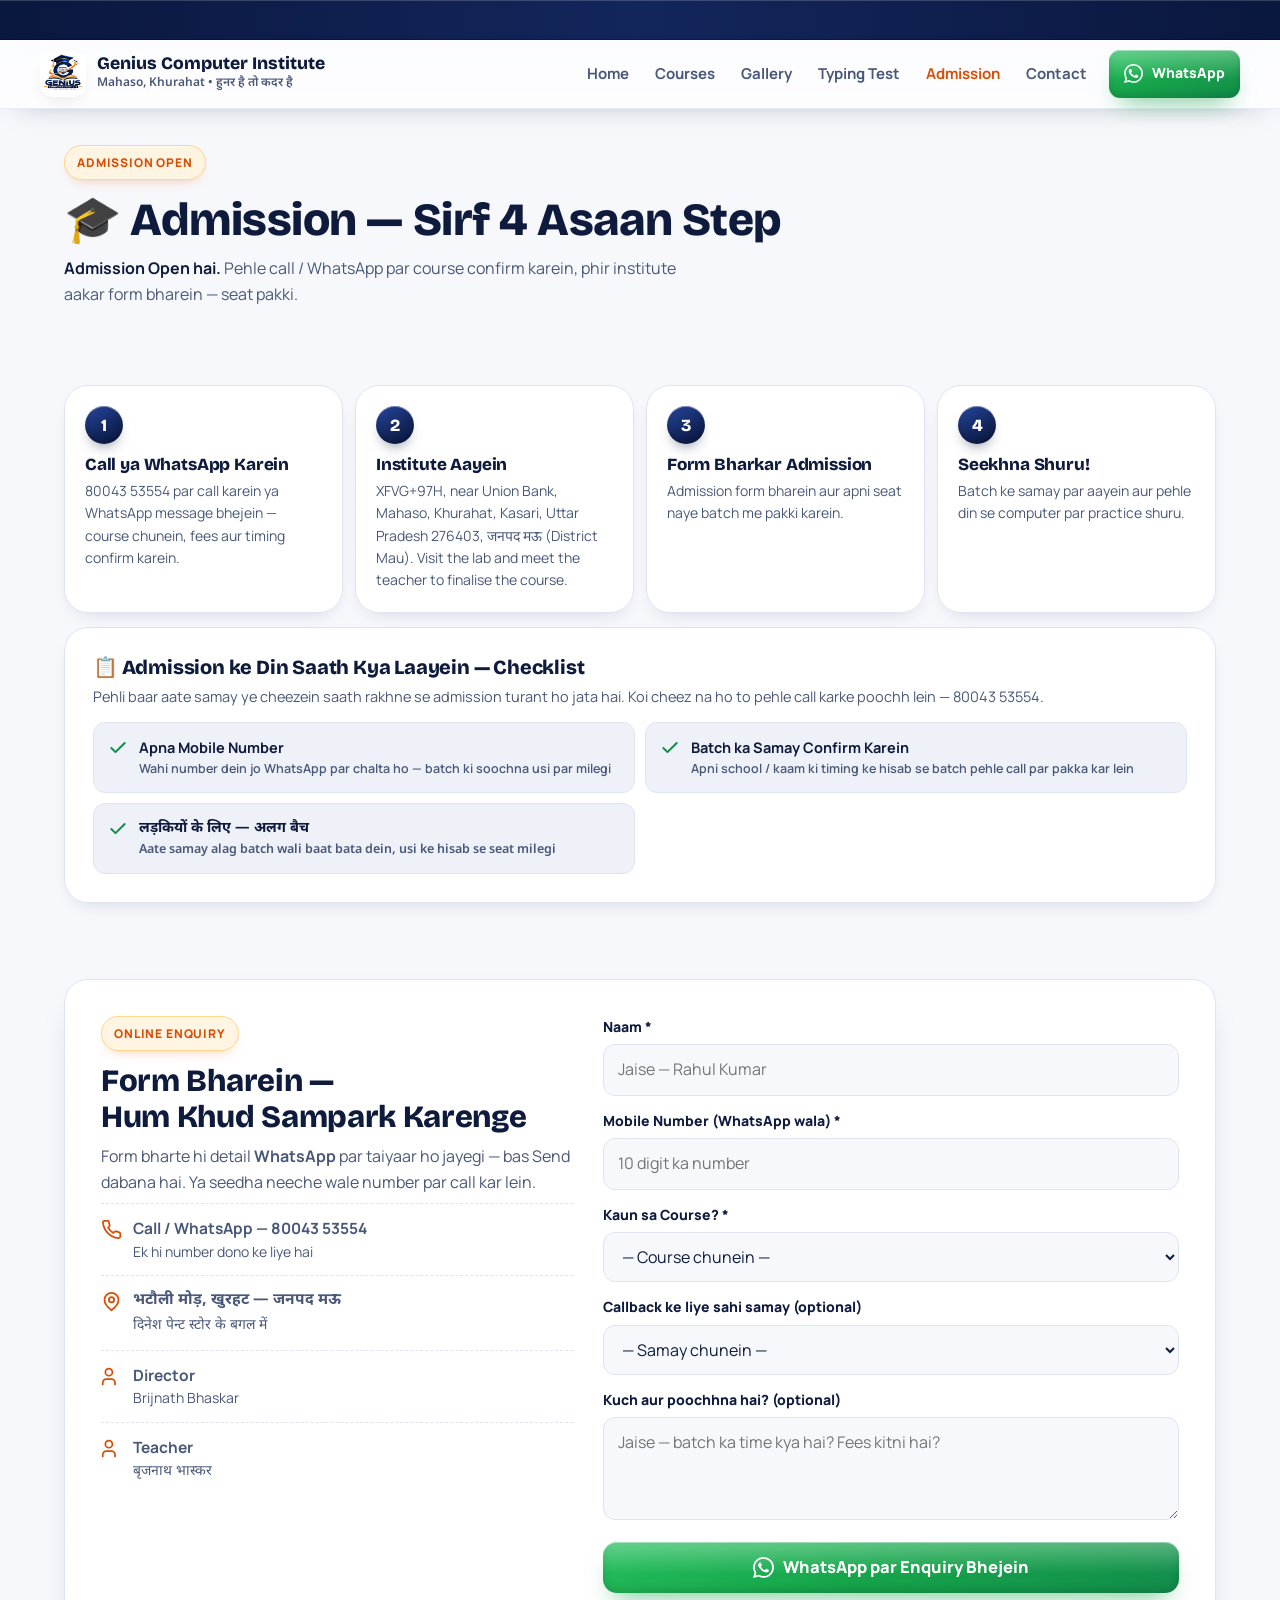
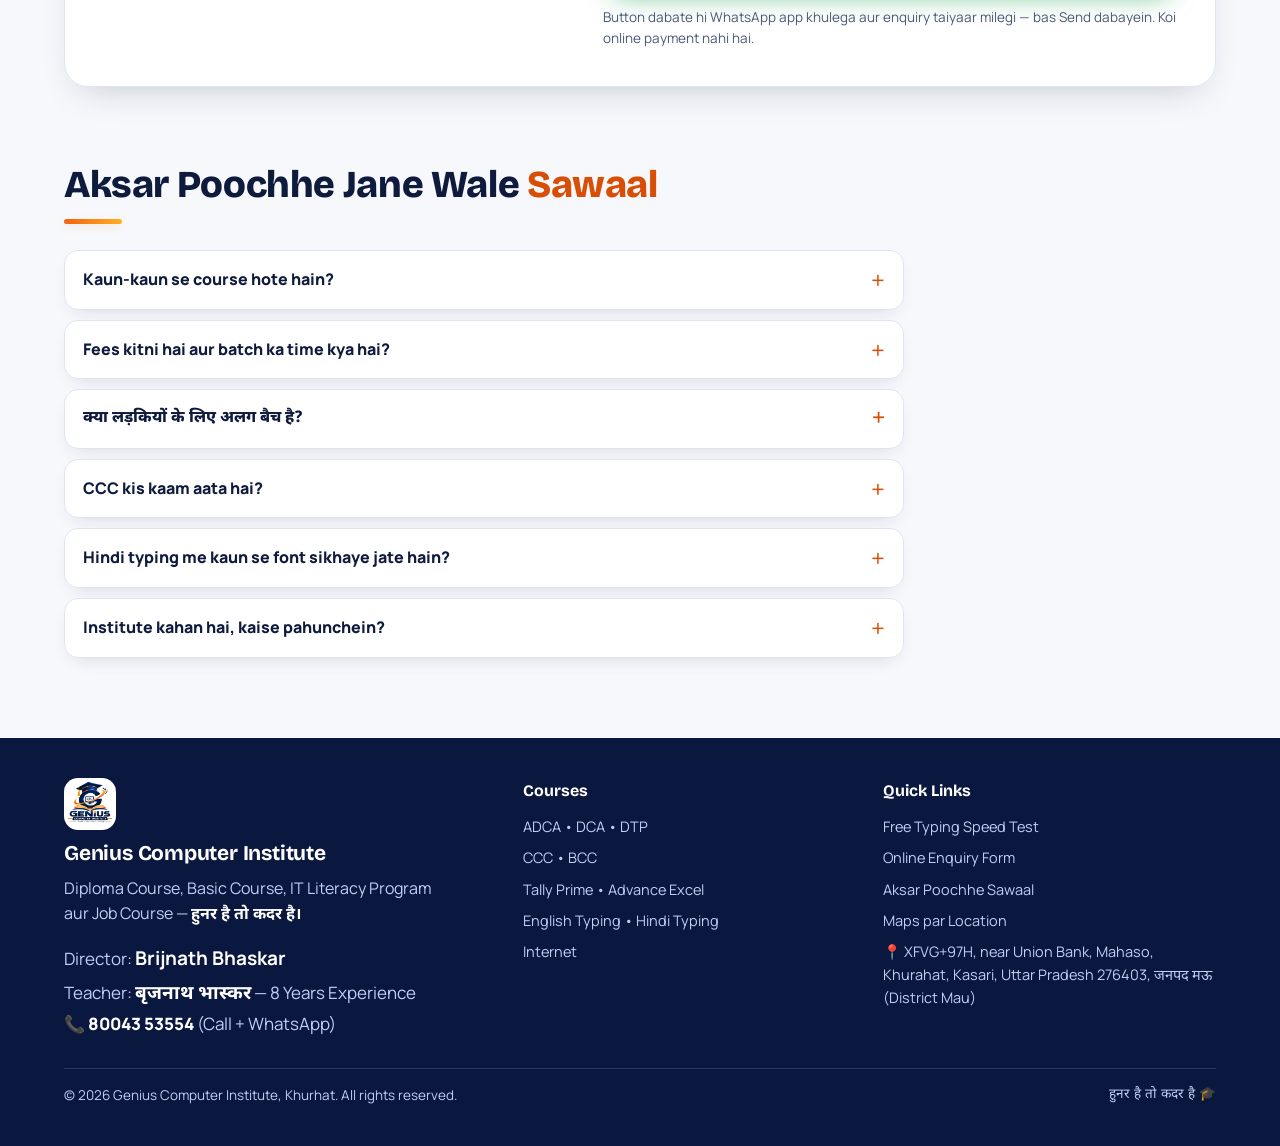
==== commit 0b8d1cb3: "Fix teacher section, professional wording, own photos only" ====
--- a/admission.html
+++ b/admission.html
@@ -36,7 +36,7 @@
     <div class="wrap">
       <div class="steps">
         <div class="step reveal"><span class="num">1</span><h3>Call ya WhatsApp Karein</h3><p>80043 53554 par call karein ya WhatsApp message bhejein — course chunein, fees aur timing confirm karein.</p></div>
-        <div class="step reveal"><span class="num">2</span><h3>Institute Aayein</h3><p>XFVG+97H, near Union Bank, Mahaso, Khurahat, Kasari, Uttar Pradesh 276403, जनपद मऊ (District Mau). Lab dekhein, sir se milkar course final karein.</p></div>
+        <div class="step reveal"><span class="num">2</span><h3>Institute Aayein</h3><p>XFVG+97H, near Union Bank, Mahaso, Khurahat, Kasari, Uttar Pradesh 276403, जनपद मऊ (District Mau). Visit the lab and meet the teacher to finalise the course.</p></div>
         <div class="step reveal"><span class="num">3</span><h3>Form Bharkar Admission</h3><p>Admission form bharein aur apni seat naye batch me pakki karein.</p></div>
         <div class="step reveal"><span class="num">4</span><h3>Seekhna Shuru!</h3><p>Batch ke samay par aayein aur pehle din se computer par practice shuru.</p></div>
       </div>
@@ -58,20 +58,20 @@
         <div class="form-side">
           <span class="tag">Online Enquiry</span>
           <h2>Form Bharein —<br />Hum Khud Sampark Karenge</h2>
-          <p>Form bharte hi aapki detail <b>WhatsApp</b> par taiyaar ho jayegi — bas Send dabana hai. Ya seedha neeche wale number par call kar lein.</p>
+          <p>Form bharte hi detail <b>WhatsApp</b> par taiyaar ho jayegi — bas Send dabana hai. Ya seedha neeche wale number par call kar lein.</p>
           <div class="row"><svg viewBox="0 0 24 24" fill="none" stroke="currentColor" stroke-width="2" stroke-linecap="round" stroke-linejoin="round"><path d="M22 16.92v3a2 2 0 0 1-2.18 2 19.79 19.79 0 0 1-8.63-3.07 19.5 19.5 0 0 1-6-6 19.79 19.79 0 0 1-3.07-8.67A2 2 0 0 1 4.11 2h3a2 2 0 0 1 2 1.72c.13.96.36 1.9.7 2.81a2 2 0 0 1-.45 2.11L8.09 9.91a16 16 0 0 0 6 6l1.27-1.27a2 2 0 0 1 2.11-.45c.91.34 1.85.57 2.81.7A2 2 0 0 1 22 16.92z"/></svg><span><b>Call / WhatsApp — 80043 53554</b><span>Ek hi number dono ke liye hai</span></span></div>
           <div class="row"><svg viewBox="0 0 24 24" fill="none" stroke="currentColor" stroke-width="2" stroke-linecap="round" stroke-linejoin="round"><path d="M20 10c0 6-8 12-8 12s-8-6-8-12a8 8 0 0 1 16 0Z"/><circle cx="12" cy="10" r="3"/></svg><span><b class="hi">भटौली मोड़, खुरहट — जनपद मऊ</b><span class="hi">दिनेश पेन्ट स्टोर के बगल में</span></span></div>
           <div class="row"><svg viewBox="0 0 24 24" fill="none" stroke="currentColor" stroke-width="2" stroke-linecap="round" stroke-linejoin="round"><path d="M16 21v-2a4 4 0 0 0-4-4H6a4 4 0 0 0-4 4v2"/><circle cx="9" cy="7" r="4"/></svg><span><b>Director</b><span>Brijnath Bhaskar</span></span></div>
           <div class="row"><svg viewBox="0 0 24 24" fill="none" stroke="currentColor" stroke-width="2" stroke-linecap="round" stroke-linejoin="round"><path d="M16 21v-2a4 4 0 0 0-4-4H6a4 4 0 0 0-4 4v2"/><circle cx="9" cy="7" r="4"/></svg><span><b>Teacher</b><span class="hi">बृजनाथ भास्कर</span></span></div>
         </div>
         <form id="enquiryForm" novalidate>
-          <div><label for="fName">Aapka Naam *</label><input type="text" id="fName" placeholder="Jaise — Rahul Kumar" autocomplete="name" /><p class="err" id="eName">Naam likhna zaroori hai.</p></div>
+          <div><label for="fName">Naam *</label><input type="text" id="fName" placeholder="Jaise — Rahul Kumar" autocomplete="name" /><p class="err" id="eName">Naam likhna zaroori hai.</p></div>
           <div><label for="fMobile">Mobile Number (WhatsApp wala) *</label><input type="tel" id="fMobile" placeholder="10 digit ka number" inputmode="numeric" autocomplete="tel" maxlength="13" /><p class="err" id="eMobile">Sahi 10 digit ka mobile number daalein.</p></div>
           <div><label for="fCourse">Kaun sa Course? *</label><select id="fCourse"><option value="">— Course chunein —</option></select><p class="err" id="eCourse">Ek course chunein.</p></div>
           <div><label for="fTime">Callback ke liye sahi samay (optional)</label><select id="fTime"><option value="">— Samay chunein —</option><option>Subah</option><option>Dopahar</option><option>Shaam</option><option>Jab bhi ho jaye</option></select></div>
           <div><label for="fMsg">Kuch aur poochhna hai? (optional)</label><textarea id="fMsg" rows="3" placeholder="Jaise — batch ka time kya hai? Fees kitni hai?"></textarea></div>
           <button type="submit" class="btn btn-wa" style="width:100%;font-size:16.5px;padding:15px"><svg viewBox="0 0 24 24" fill="currentColor" style="width:21px;height:21px"><path d="M17.47 14.38c-.3-.15-1.76-.87-2.03-.97-.27-.1-.47-.15-.67.15-.2.3-.77.97-.94 1.17-.17.2-.35.22-.65.07-.3-.15-1.25-.46-2.39-1.47-.88-.79-1.47-1.76-1.64-2.06-.17-.3-.02-.46.13-.61.13-.13.3-.35.45-.52.15-.17.2-.3.3-.5.1-.2.05-.37-.02-.52-.07-.15-.67-1.62-.92-2.22-.24-.58-.49-.5-.67-.51h-.57c-.2 0-.52.07-.8.37-.27.3-1.04 1.02-1.04 2.5 0 1.47 1.07 2.89 1.22 3.09.15.2 2.11 3.22 5.1 4.51.71.31 1.27.49 1.7.63.72.23 1.37.2 1.88.12.57-.09 1.76-.72 2.01-1.41.25-.7.25-1.29.17-1.41-.07-.12-.27-.2-.57-.35M12.05 21.79h-.01a9.87 9.87 0 0 1-5.03-1.38l-.36-.21-3.74.98 1-3.65-.24-.37a9.82 9.82 0 0 1-1.51-5.26c0-5.45 4.44-9.88 9.9-9.88a9.83 9.83 0 0 1 9.88 9.89c0 5.45-4.43 9.88-9.89 9.88m8.42-18.3A11.82 11.82 0 0 0 12.05 0C5.5 0 .16 5.34.16 11.9c0 2.1.55 4.14 1.59 5.95L.06 24l6.3-1.65a11.9 11.9 0 0 0 5.68 1.45h.01c6.55 0 11.89-5.34 11.89-11.9 0-3.18-1.24-6.16-3.47-8.41"/></svg>WhatsApp par Enquiry Bhejein</button>
-          <p class="form-note">Button dabate hi WhatsApp app khulega aur aapki enquiry taiyaar milegi — bas Send dabayein. Koi online payment nahi hai.</p>
+          <p class="form-note">Button dabate hi WhatsApp app khulega aur enquiry taiyaar milegi — bas Send dabayein. Koi online payment nahi hai.</p>
           <div class="sent" id="sentBox">✅ WhatsApp khul gaya hoga — wahan <b>Send</b> dabate hi enquiry pahunch jayegi. Agar na khula ho to <a href="tel:+918004353554" style="color:var(--wa-d);font-weight:800">80043 53554 par call</a> kar lein.</div>
         </form>
       </div>
@@ -88,7 +88,7 @@
         <details><summary class="hi">क्या लड़कियों के लिए अलग बैच है?</summary><div class="a hi">हाँ, लड़कियों के लिए अलग से बैच चलता है। बैच के समय की जानकारी के लिए call या WhatsApp करें — 80043 53554।</div></details>
         <details><summary>CCC kis kaam aata hai?</summary><div class="a">CCC (Course on Computer Concepts) bahut si sarkari naukriyon me computer jaankari ke saboot ke roop me manga jata hai. Yahan CCC ke saath BCC ki taiyari bhi karayi jati hai.</div></details>
         <details><summary>Hindi typing me kaun se font sikhaye jate hain?</summary><div class="a">Hindi Typing me <b>Kruti Dev</b> aur <b>Mangal Font</b> — dono sikhaye jate hain, saath me English Typing bhi. Sarkari typing test me yahi font kaam aate hain. Typing Test page par free test karke apni speed bhi check kar sakte hain.</div></details>
-        <details><summary>Institute kahan hai, kaise pahunchein?</summary><div class="a hi">पता — XFVG+97H, near Union Bank, Mahaso, Khurahat, Kasari, Uttar Pradesh 276403 • जनपद मऊ (District Mau)। Contact page par <b>Maps</b> ka button hai — dabate hi aapke phone me rasta khul jayega.</div></details>
+        <details><summary>Institute kahan hai, kaise pahunchein?</summary><div class="a hi">पता — XFVG+97H, near Union Bank, Mahaso, Khurahat, Kasari, Uttar Pradesh 276403 • जनपद मऊ (District Mau)। Contact page par <b>Maps</b> ka button hai — dabate hi phone me rasta khul jayega.</div></details>
         
         
       </div>
--- a/style.css
+++ b/style.css
@@ -503,3 +503,14 @@
 .gal-link{display:block}
 .gal-link img{transition:transform .35s ease}
 .gal-link:active img{transform:scale(1.04)}
+
+/* === FIX v4 — teacher card contrast: dark mode me white text white card par dikhta nahi tha === */
+.teacher-card h2{color:#0F1B3D}
+.teacher-card p{color:#3A4A6B}
+.teacher-card p b{color:#0F1B3D}
+@media (prefers-color-scheme: dark){
+ .teacher-card{background:linear-gradient(160deg,#16294F,#0A173E);border-color:#2A4396;box-shadow:0 14px 30px -18px rgba(0,0,0,.6)}
+ .teacher-card h2{color:#F1F4FF}
+ .teacher-card p{color:#C9D5F2}
+ .teacher-card p b{color:#fff}
+}
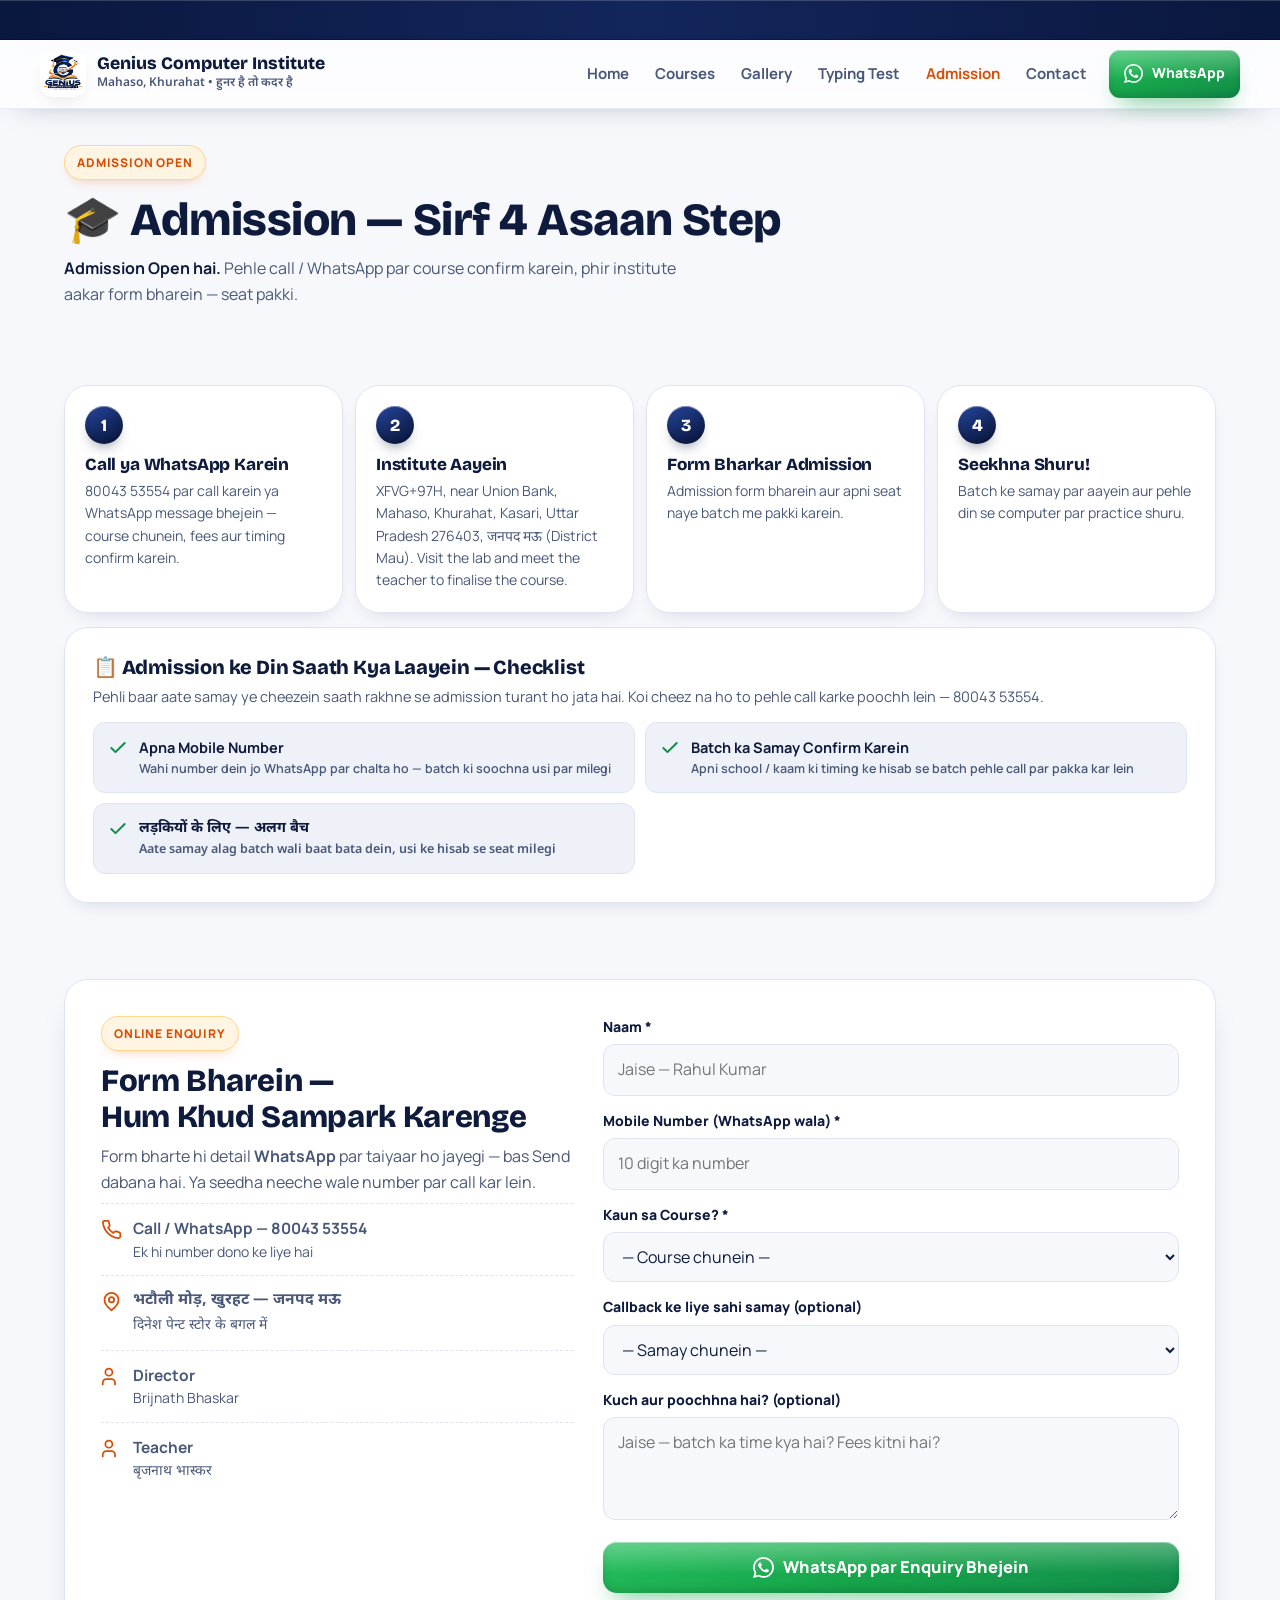
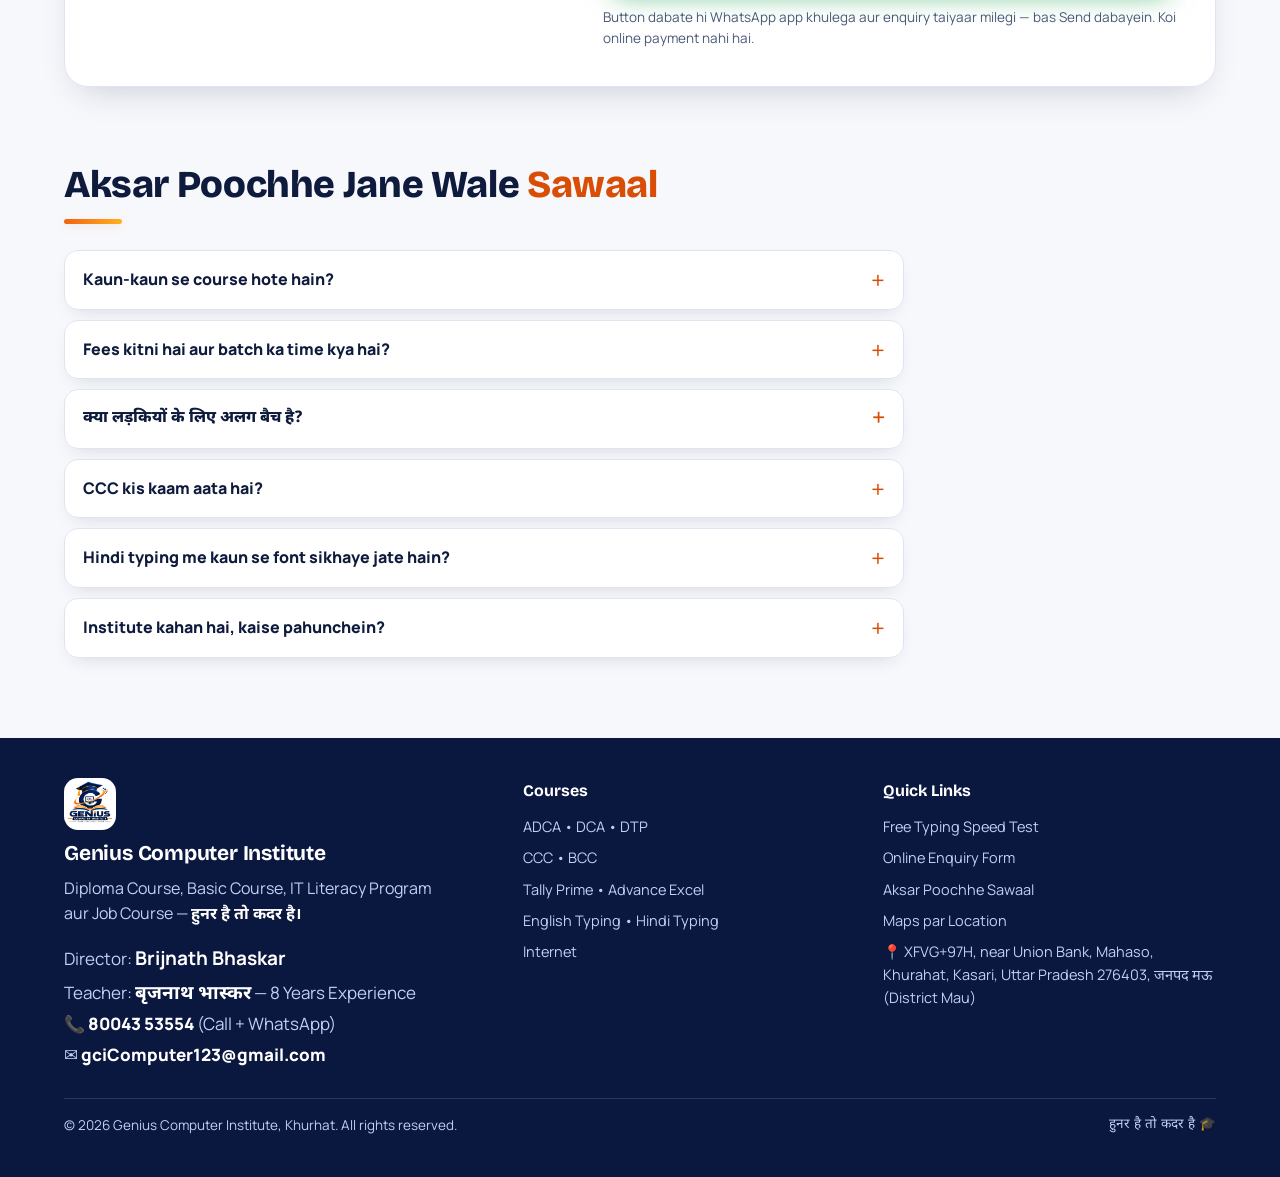
==== commit cb8fae5b: "Teacher card contrast fix, details in one place, email added" ====
--- a/admission.html
+++ b/admission.html
@@ -103,7 +103,7 @@
         <img class="foot-logo" src="assets/logo.png" alt="Genius Computer Institute ka logo" width="52" height="52" />
         <h3 style="font-size:21px;margin:0 0 10px">Genius Computer Institute</h3>
         <p style="margin:0;max-width:38ch">Diploma Course, Basic Course, IT Literacy Program aur Job Course — <span class="hi" style="color:#fff;font-weight:700">हुनर है तो कदर है।</span></p>
-        <p class="foot-teacher" style="margin:12px 0 0">Director: <b style="color:#fff">Brijnath Bhaskar</b><br />Teacher: <b style="color:#fff">बृजनाथ भास्कर</b> — 8 Years Experience<br />📞 <a href="tel:+918004353554" style="color:#fff;font-weight:800">80043 53554</a> (Call + WhatsApp)</p>
+        <p class="foot-teacher" style="margin:12px 0 0">Director: <b style="color:#fff">Brijnath Bhaskar</b><br />Teacher: <b style="color:#fff">बृजनाथ भास्कर</b> — 8 Years Experience<br />📞 <a href="tel:+918004353554" style="color:#fff;font-weight:800">80043 53554</a> (Call + WhatsApp)<br />✉️ <a href="mailto:gciComputer123@gmail.com" style="color:#fff;font-weight:800">gciComputer123@gmail.com</a></p>
       </div>
       <div>
         <h4>Courses</h4>
--- a/style.css
+++ b/style.css
@@ -504,13 +504,21 @@
 .gal-link img{transition:transform .35s ease}
 .gal-link:active img{transform:scale(1.04)}
 
-/* === FIX v4 — teacher card contrast: dark mode me white text white card par dikhta nahi tha === */
-.teacher-card h2{color:#0F1B3D}
-.teacher-card p{color:#3A4A6B}
-.teacher-card p b{color:#0F1B3D}
+/* === FIX v5 — teacher card GUARANTEE: ek hi fixed scheme dono mode me === */
+/* Screenshot bug ki wajah: dark mode me --ink (#F1F4FF, near-white) halke cream card par aa gaya tha. */
+/* Isliye card ka background AUR text dono FIXED hain — koi variable, koi media query inhe badal nahi sakti. */
+.teacher-card{background:linear-gradient(160deg,#FFFFFF,#FFF6EC)!important;border:1px solid #FFE3C2!important;box-shadow:0 14px 30px -18px rgba(242,98,15,.35)!important}
+.teacher-card h2,.teacher-card h2 .hi{color:#0F1B3D!important}
+.teacher-card p{color:#3A4A6B!important}
+.teacher-card p b{color:#0F1B3D!important}
+.teacher-card .tag{background:#FFE9C9!important;color:#B64A00!important;border-color:#FFC98A!important}
+.teacher-card .exp-chip{background:#FFFFFF!important;color:#7A3E00!important;border-color:#FFD9AE!important}
 @media (prefers-color-scheme: dark){
- .teacher-card{background:linear-gradient(160deg,#16294F,#0A173E);border-color:#2A4396;box-shadow:0 14px 30px -18px rgba(0,0,0,.6)}
- .teacher-card h2{color:#F1F4FF}
- .teacher-card p{color:#C9D5F2}
- .teacher-card p b{color:#fff}
-}
+ .teacher-card{background:linear-gradient(160deg,#FFFFFF,#FFF6EC)!important;border-color:#FFE3C2!important;box-shadow:0 14px 30px -18px rgba(242,98,15,.35)!important}
+ .teacher-card h2,.teacher-card h2 .hi{color:#0F1B3D!important}
+ .teacher-card p{color:#3A4A6B!important}
+ .teacher-card p b{color:#0F1B3D!important}
+}
+/* Contact page: ab ek hi Contact Details card — poori width */
+.contact-grid{grid-template-columns:1fr!important}
+.contact-grid .addr{grid-column:1/-1}
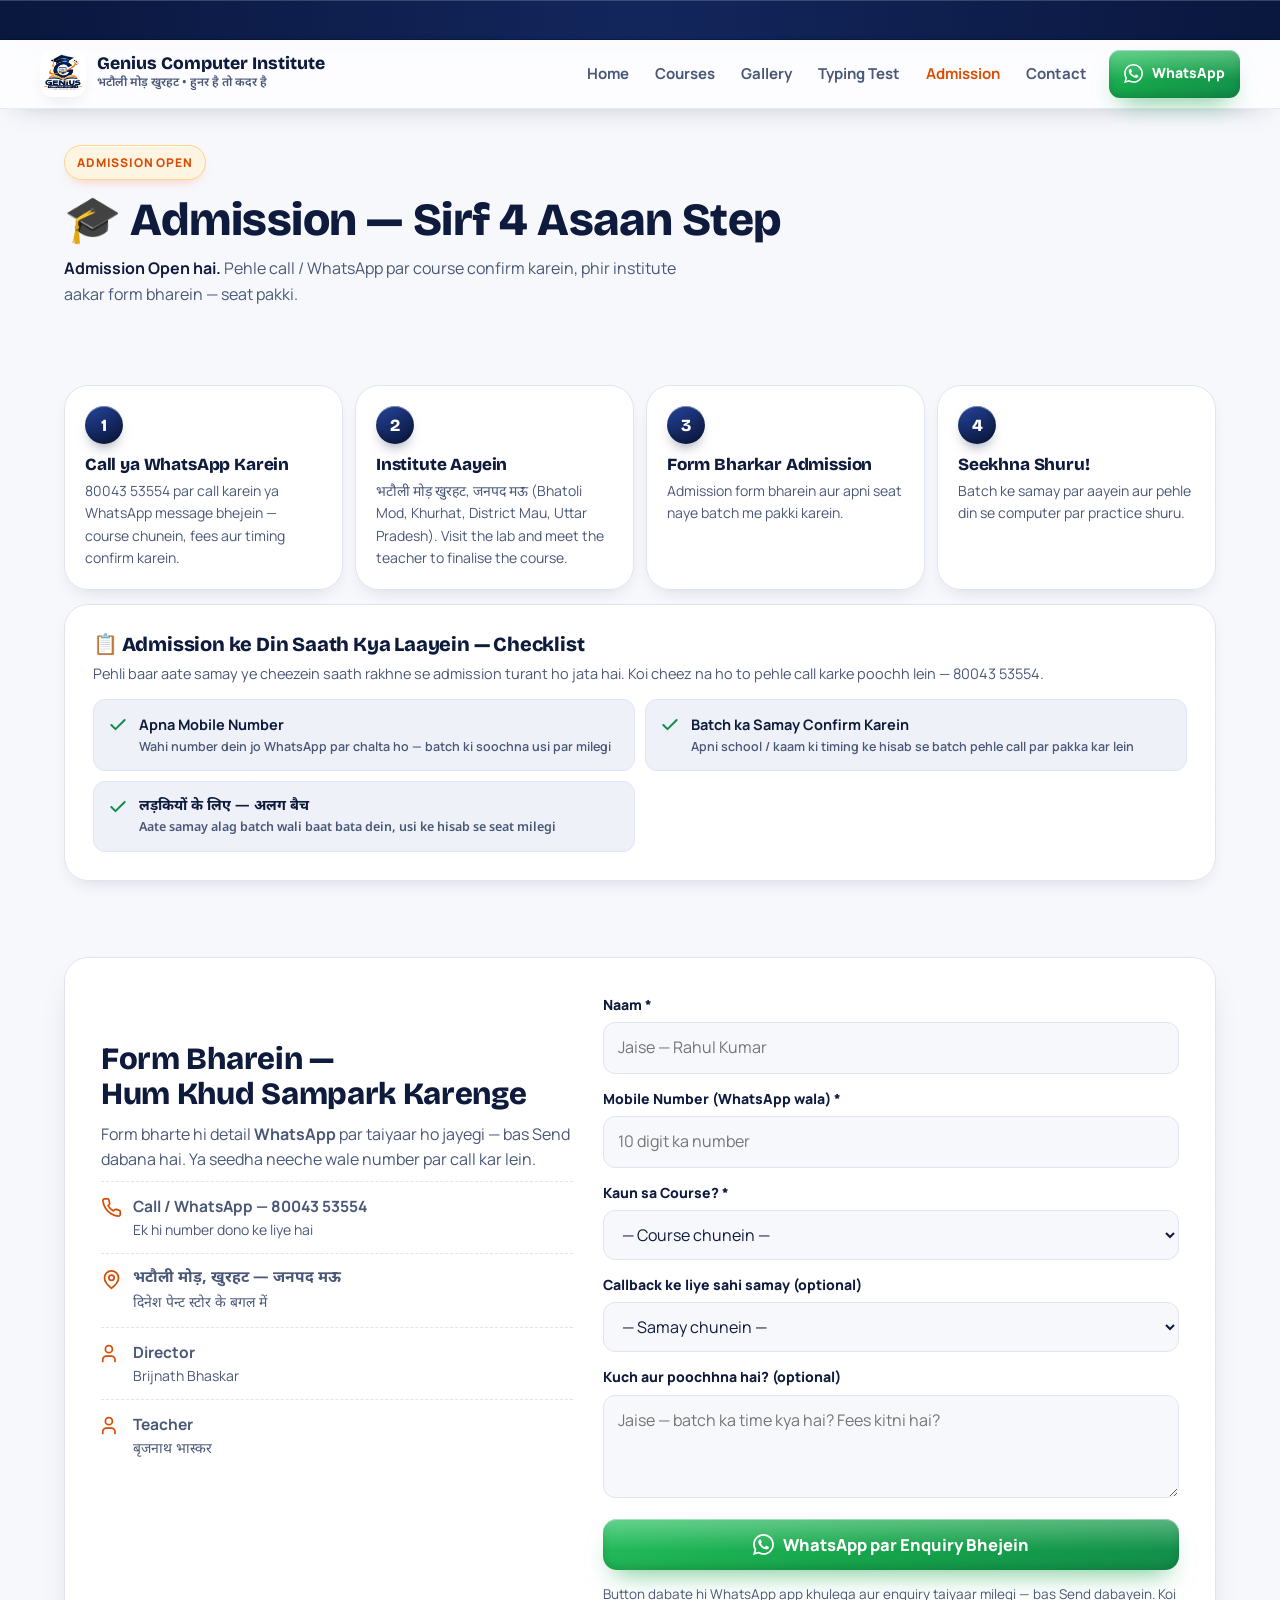
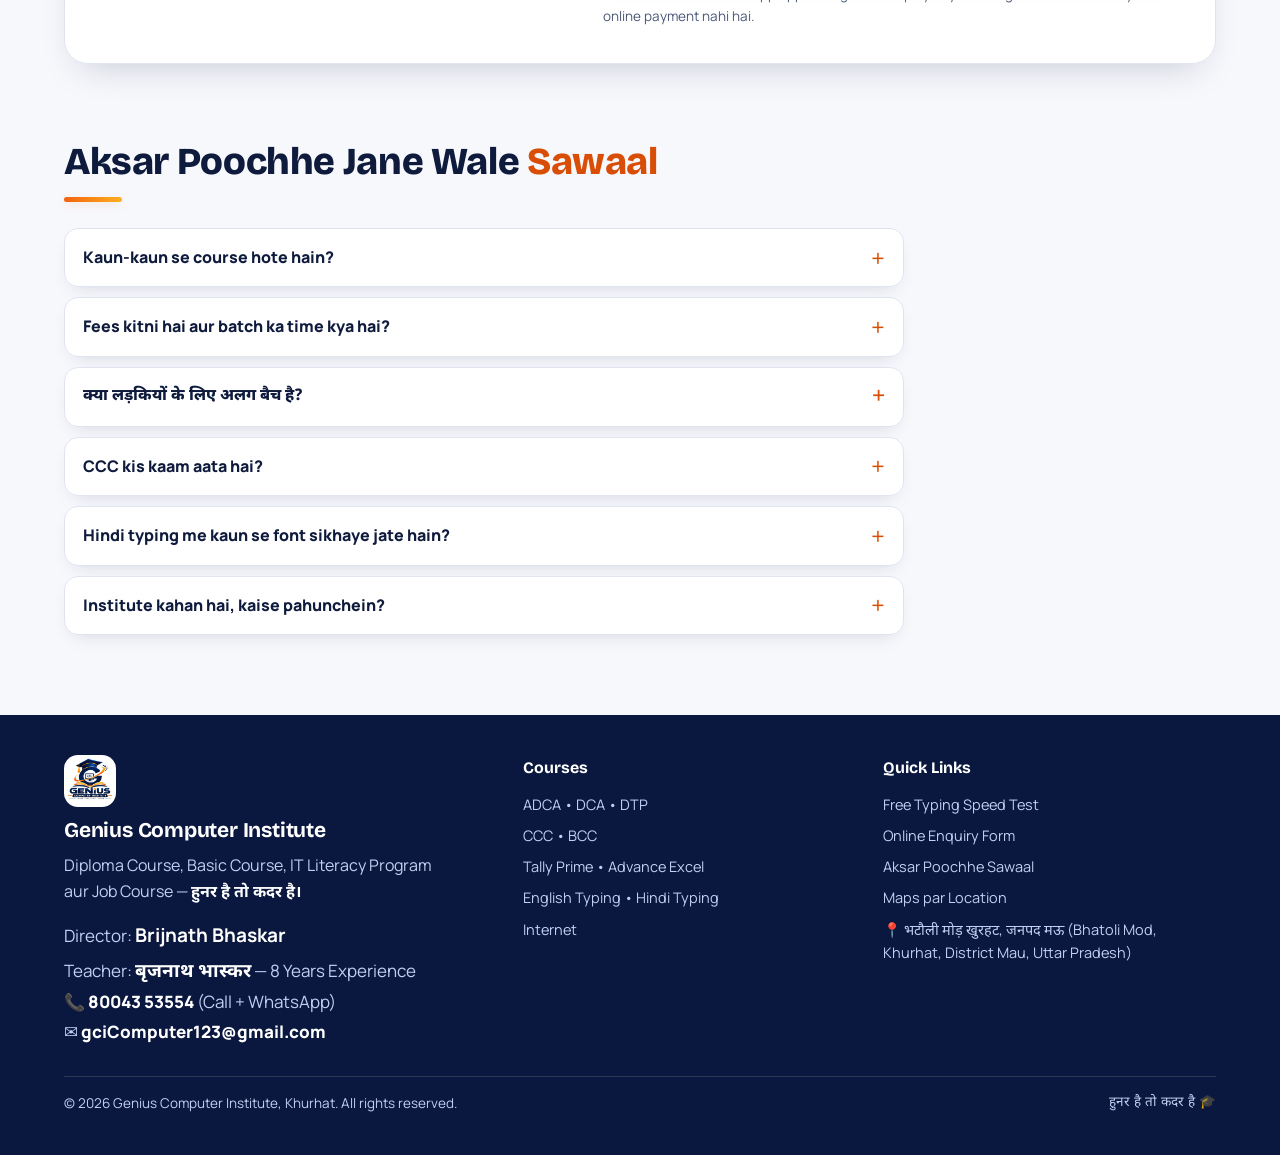
==== commit dba159c4: "Location corrected to Bhatoli Mod Khurhat" ====
--- a/admission.html
+++ b/admission.html
@@ -14,13 +14,13 @@
 </head>
 <body data-page="enquiry">
 <div class="ticker" aria-hidden="true"><div class="ticker-track" id="tickerTrack">
-  <span>🎓 <b>Admission Open</b> — New Batch शुरू हो रहे हैं</span><span>📞 Call / WhatsApp: <b>80043 53554</b></span><span class="hi">लड़कियों के लिए अलग से बैच</span><span>CCC • ADCA • DCA • DTP • Tally Prime • Advance Excel • Typing</span><span class="hi">पता — XFVG+97H, near Union Bank, Mahaso, Khurahat, Kasari, Uttar Pradesh 276403 • जनपद मऊ (District Mau)</span>
+  <span>🎓 <b>Admission Open</b> — New Batch शुरू हो रहे हैं</span><span>📞 Call / WhatsApp: <b>80043 53554</b></span><span class="hi">लड़कियों के लिए अलग से बैच</span><span>CCC • ADCA • DCA • DTP • Tally Prime • Advance Excel • Typing</span><span class="hi">पता — भटौली मोड़ खुरहट, जनपद मऊ (Bhatoli Mod, Khurhat, District Mau, Uttar Pradesh)</span>
 </div></div>
 <header>
   <div class="wrap nav">
     <a class="brand" href="index.html" aria-label="Genius Computer Institute — Home">
       <img class="brand-logo" src="assets/logo.png" alt="Genius Computer Institute ka logo" width="46" height="46" />
-      <span><span class="brand-name">Genius Computer Institute</span><span class="brand-sub hi">Mahaso, Khurahat • हुनर है तो कदर है</span></span>
+      <span><span class="brand-name">Genius Computer Institute</span><span class="brand-sub hi">भटौली मोड़ खुरहट • हुनर है तो कदर है</span></span>
     </a>
     <nav class="nav-links" aria-label="Main"><a href="index.html">Home</a><a href="courses.html">Courses</a><a href="gallery.html">Gallery</a><a href="typing.html">Typing Test</a><a href="admission.html" aria-current="page">Admission</a><a href="contact.html">Contact</a></nav>
     <a class="btn btn-wa btn-sm" href="https://wa.me/918004353554?text=Namaste%2C%20mujhe%20Genius%20Computer%20Institute%20me%20admission%20ki%20jaankari%20chahiye." target="_blank" rel="noopener"><svg viewBox="0 0 24 24" fill="currentColor"><path d="M17.47 14.38c-.3-.15-1.76-.87-2.03-.97-.27-.1-.47-.15-.67.15-.2.3-.77.97-.94 1.17-.17.2-.35.22-.65.07-.3-.15-1.25-.46-2.39-1.47-.88-.79-1.47-1.76-1.64-2.06-.17-.3-.02-.46.13-.61.13-.13.3-.35.45-.52.15-.17.2-.3.3-.5.1-.2.05-.37-.02-.52-.07-.15-.67-1.62-.92-2.22-.24-.58-.49-.5-.67-.51h-.57c-.2 0-.52.07-.8.37-.27.3-1.04 1.02-1.04 2.5 0 1.47 1.07 2.89 1.22 3.09.15.2 2.11 3.22 5.1 4.51.71.31 1.27.49 1.7.63.72.23 1.37.2 1.88.12.57-.09 1.76-.72 2.01-1.41.25-.7.25-1.29.17-1.41-.07-.12-.27-.2-.57-.35M12.05 21.79h-.01a9.87 9.87 0 0 1-5.03-1.38l-.36-.21-3.74.98 1-3.65-.24-.37a9.82 9.82 0 0 1-1.51-5.26c0-5.45 4.44-9.88 9.9-9.88a9.83 9.83 0 0 1 9.88 9.89c0 5.45-4.43 9.88-9.89 9.88m8.42-18.3A11.82 11.82 0 0 0 12.05 0C5.5 0 .16 5.34.16 11.9c0 2.1.55 4.14 1.59 5.95L.06 24l6.3-1.65a11.9 11.9 0 0 0 5.68 1.45h.01c6.55 0 11.89-5.34 11.89-11.9 0-3.18-1.24-6.16-3.47-8.41"/></svg>WhatsApp</a>
@@ -36,7 +36,7 @@
     <div class="wrap">
       <div class="steps">
         <div class="step reveal"><span class="num">1</span><h3>Call ya WhatsApp Karein</h3><p>80043 53554 par call karein ya WhatsApp message bhejein — course chunein, fees aur timing confirm karein.</p></div>
-        <div class="step reveal"><span class="num">2</span><h3>Institute Aayein</h3><p>XFVG+97H, near Union Bank, Mahaso, Khurahat, Kasari, Uttar Pradesh 276403, जनपद मऊ (District Mau). Visit the lab and meet the teacher to finalise the course.</p></div>
+        <div class="step reveal"><span class="num">2</span><h3>Institute Aayein</h3><p>भटौली मोड़ खुरहट, जनपद मऊ (Bhatoli Mod, Khurhat, District Mau, Uttar Pradesh). Visit the lab and meet the teacher to finalise the course.</p></div>
         <div class="step reveal"><span class="num">3</span><h3>Form Bharkar Admission</h3><p>Admission form bharein aur apni seat naye batch me pakki karein.</p></div>
         <div class="step reveal"><span class="num">4</span><h3>Seekhna Shuru!</h3><p>Batch ke samay par aayein aur pehle din se computer par practice shuru.</p></div>
       </div>
@@ -88,7 +88,7 @@
         <details><summary class="hi">क्या लड़कियों के लिए अलग बैच है?</summary><div class="a hi">हाँ, लड़कियों के लिए अलग से बैच चलता है। बैच के समय की जानकारी के लिए call या WhatsApp करें — 80043 53554।</div></details>
         <details><summary>CCC kis kaam aata hai?</summary><div class="a">CCC (Course on Computer Concepts) bahut si sarkari naukriyon me computer jaankari ke saboot ke roop me manga jata hai. Yahan CCC ke saath BCC ki taiyari bhi karayi jati hai.</div></details>
         <details><summary>Hindi typing me kaun se font sikhaye jate hain?</summary><div class="a">Hindi Typing me <b>Kruti Dev</b> aur <b>Mangal Font</b> — dono sikhaye jate hain, saath me English Typing bhi. Sarkari typing test me yahi font kaam aate hain. Typing Test page par free test karke apni speed bhi check kar sakte hain.</div></details>
-        <details><summary>Institute kahan hai, kaise pahunchein?</summary><div class="a hi">पता — XFVG+97H, near Union Bank, Mahaso, Khurahat, Kasari, Uttar Pradesh 276403 • जनपद मऊ (District Mau)। Contact page par <b>Maps</b> ka button hai — dabate hi phone me rasta khul jayega.</div></details>
+        <details><summary>Institute kahan hai, kaise pahunchein?</summary><div class="a hi">पता — भटौली मोड़ खुरहट, जनपद मऊ (Bhatoli Mod, Khurhat, District Mau, Uttar Pradesh)। Contact page par <b>Maps</b> ka button hai — dabate hi phone me rasta khul jayega.</div></details>
         
         
       </div>
@@ -122,7 +122,7 @@
           <li><a href="admission.html">Online Enquiry Form</a></li>
           <li><a href="admission.html#faq">Aksar Poochhe Sawaal</a></li>
           <li><a href="https://www.google.com/maps/search/?api=1&query=XFVG%2B97H+Mahaso+Khurahat+Kasari+Uttar+Pradesh+276403" target="_blank" rel="noopener">Maps par Location</a></li>
-          <li>📍 XFVG+97H, near Union Bank, Mahaso, Khurahat, Kasari, Uttar Pradesh 276403, जनपद मऊ (District Mau)</li>
+          <li>📍 भटौली मोड़ खुरहट, जनपद मऊ (Bhatoli Mod, Khurhat, District Mau, Uttar Pradesh)</li>
         </ul>
       </div>
     </div>
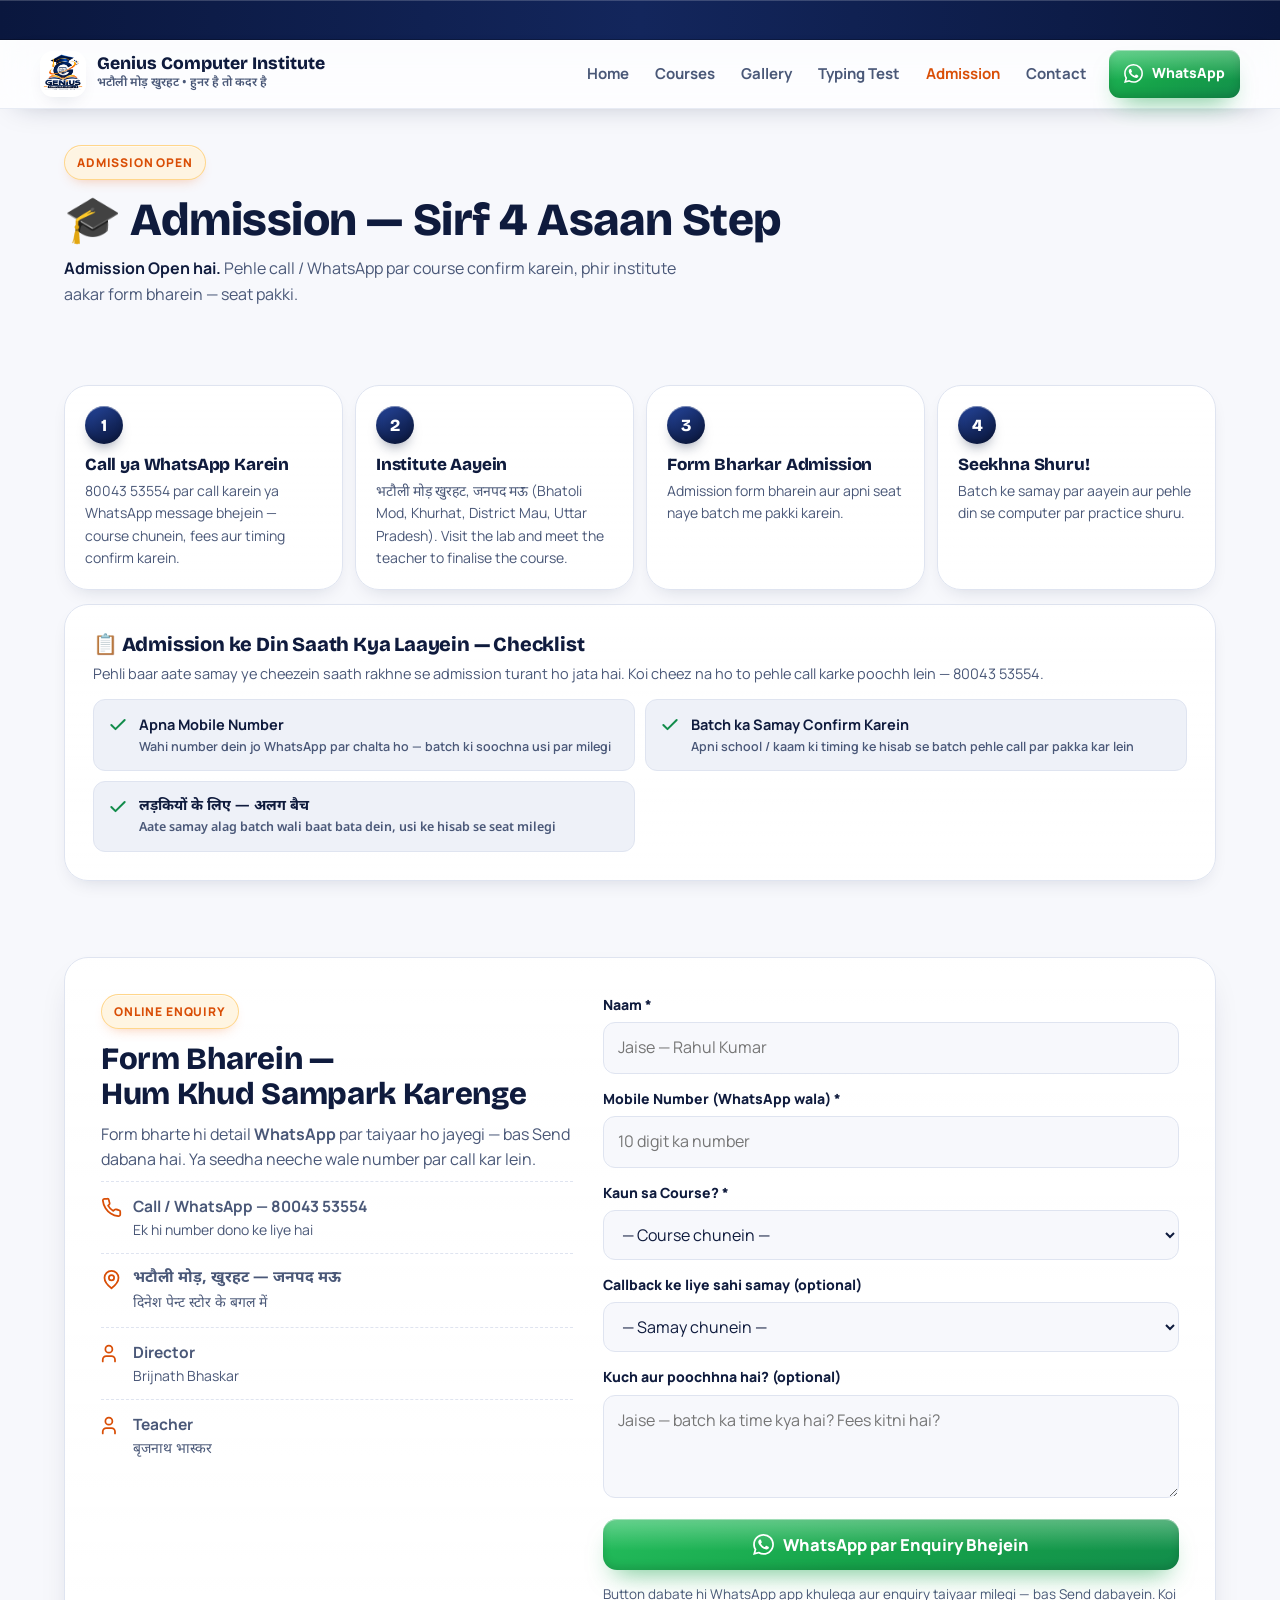
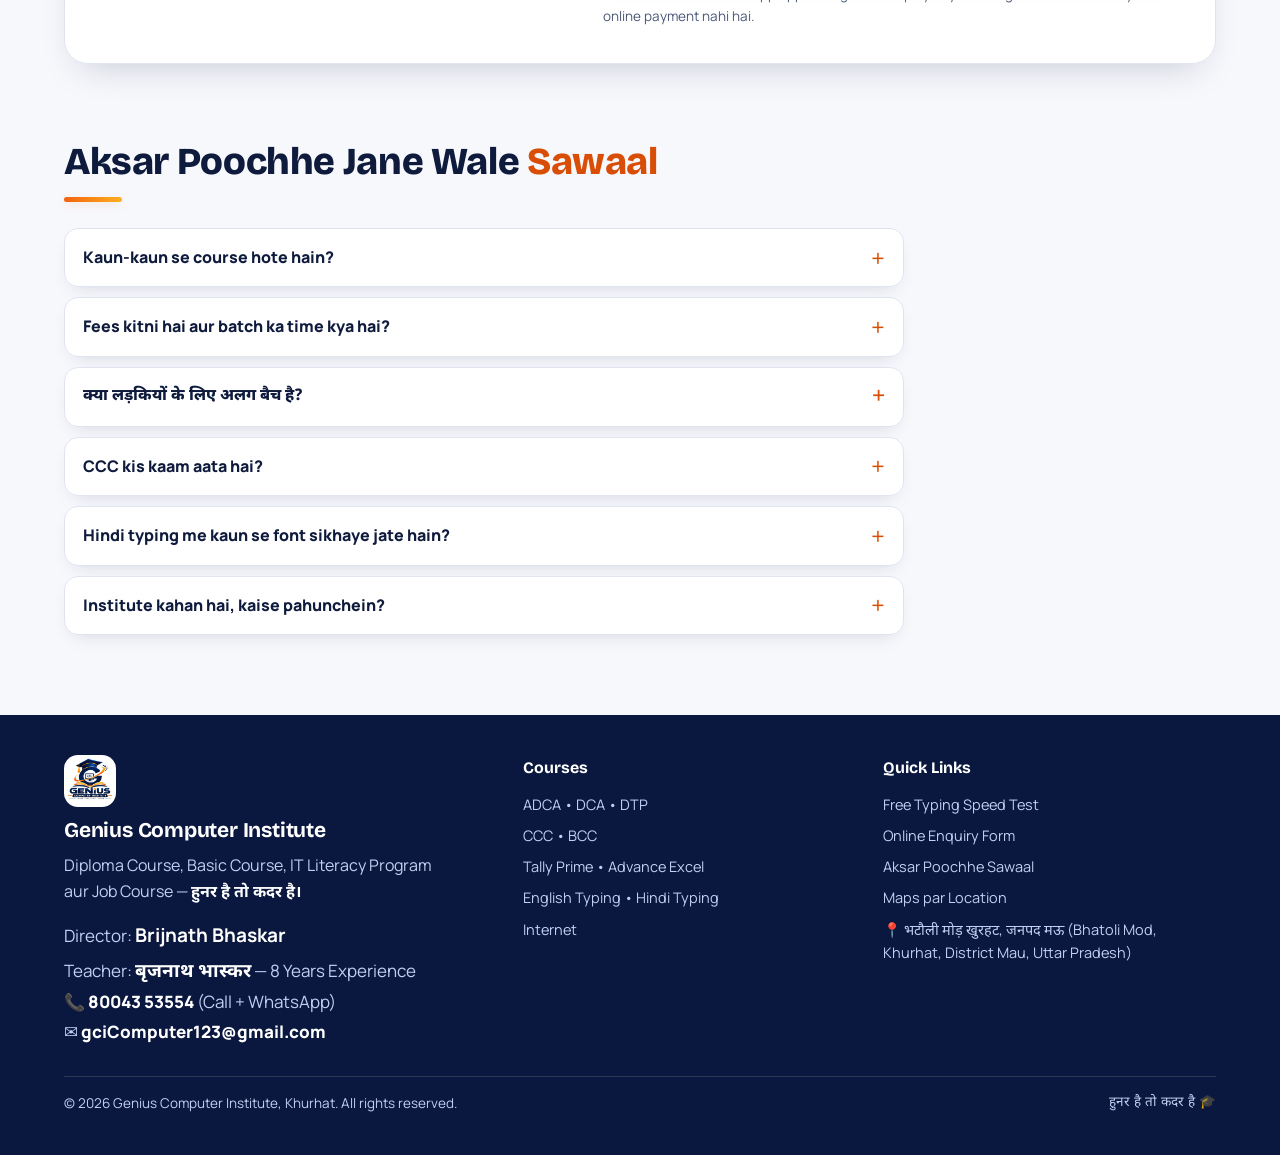
==== commit 8718cbfe: "Fees Rs 500 per month" ====
--- a/admission.html
+++ b/admission.html
@@ -84,7 +84,7 @@
       </div>
       <div class="faq-list">
         <details><summary>Kaun-kaun se course hote hain?</summary><div class="a">ADCA, DCA, DTP, CCC, BCC, Tally Prime (New Version), Advance Excel, English Typing, Hindi Typing (Kruti Dev aur Mangal Font) aur Internet — kul 11 course. Courses page par har course ki detail hai.</div></details>
-        <details><summary>Fees kitni hai aur batch ka time kya hai?</summary><div class="a">Fees aur batch timing course ke hisab se alag hote hain. Sahi jaankari ke liye <a href="tel:+918004353554">80043 53554 par call</a> karein ya <a href="https://wa.me/918004353554" target="_blank" rel="noopener">WhatsApp</a> par message bhejein — turant jawab milega.</div></details>
+        <details><summary>Fees kitni hai aur batch ka time kya hai?</summary><div class="a">Fees sirf <b>₹500 per month</b> hai. Batch timing ke liye <a href="tel:+918004353554">80043 53554 par call</a> karein ya <a href="https://wa.me/918004353554" target="_blank" rel="noopener">WhatsApp</a> par message bhejein — turant jawab milega.</div></details>
         <details><summary class="hi">क्या लड़कियों के लिए अलग बैच है?</summary><div class="a hi">हाँ, लड़कियों के लिए अलग से बैच चलता है। बैच के समय की जानकारी के लिए call या WhatsApp करें — 80043 53554।</div></details>
         <details><summary>CCC kis kaam aata hai?</summary><div class="a">CCC (Course on Computer Concepts) bahut si sarkari naukriyon me computer jaankari ke saboot ke roop me manga jata hai. Yahan CCC ke saath BCC ki taiyari bhi karayi jati hai.</div></details>
         <details><summary>Hindi typing me kaun se font sikhaye jate hain?</summary><div class="a">Hindi Typing me <b>Kruti Dev</b> aur <b>Mangal Font</b> — dono sikhaye jate hain, saath me English Typing bhi. Sarkari typing test me yahi font kaam aate hain. Typing Test page par free test karke apni speed bhi check kar sakte hain.</div></details>
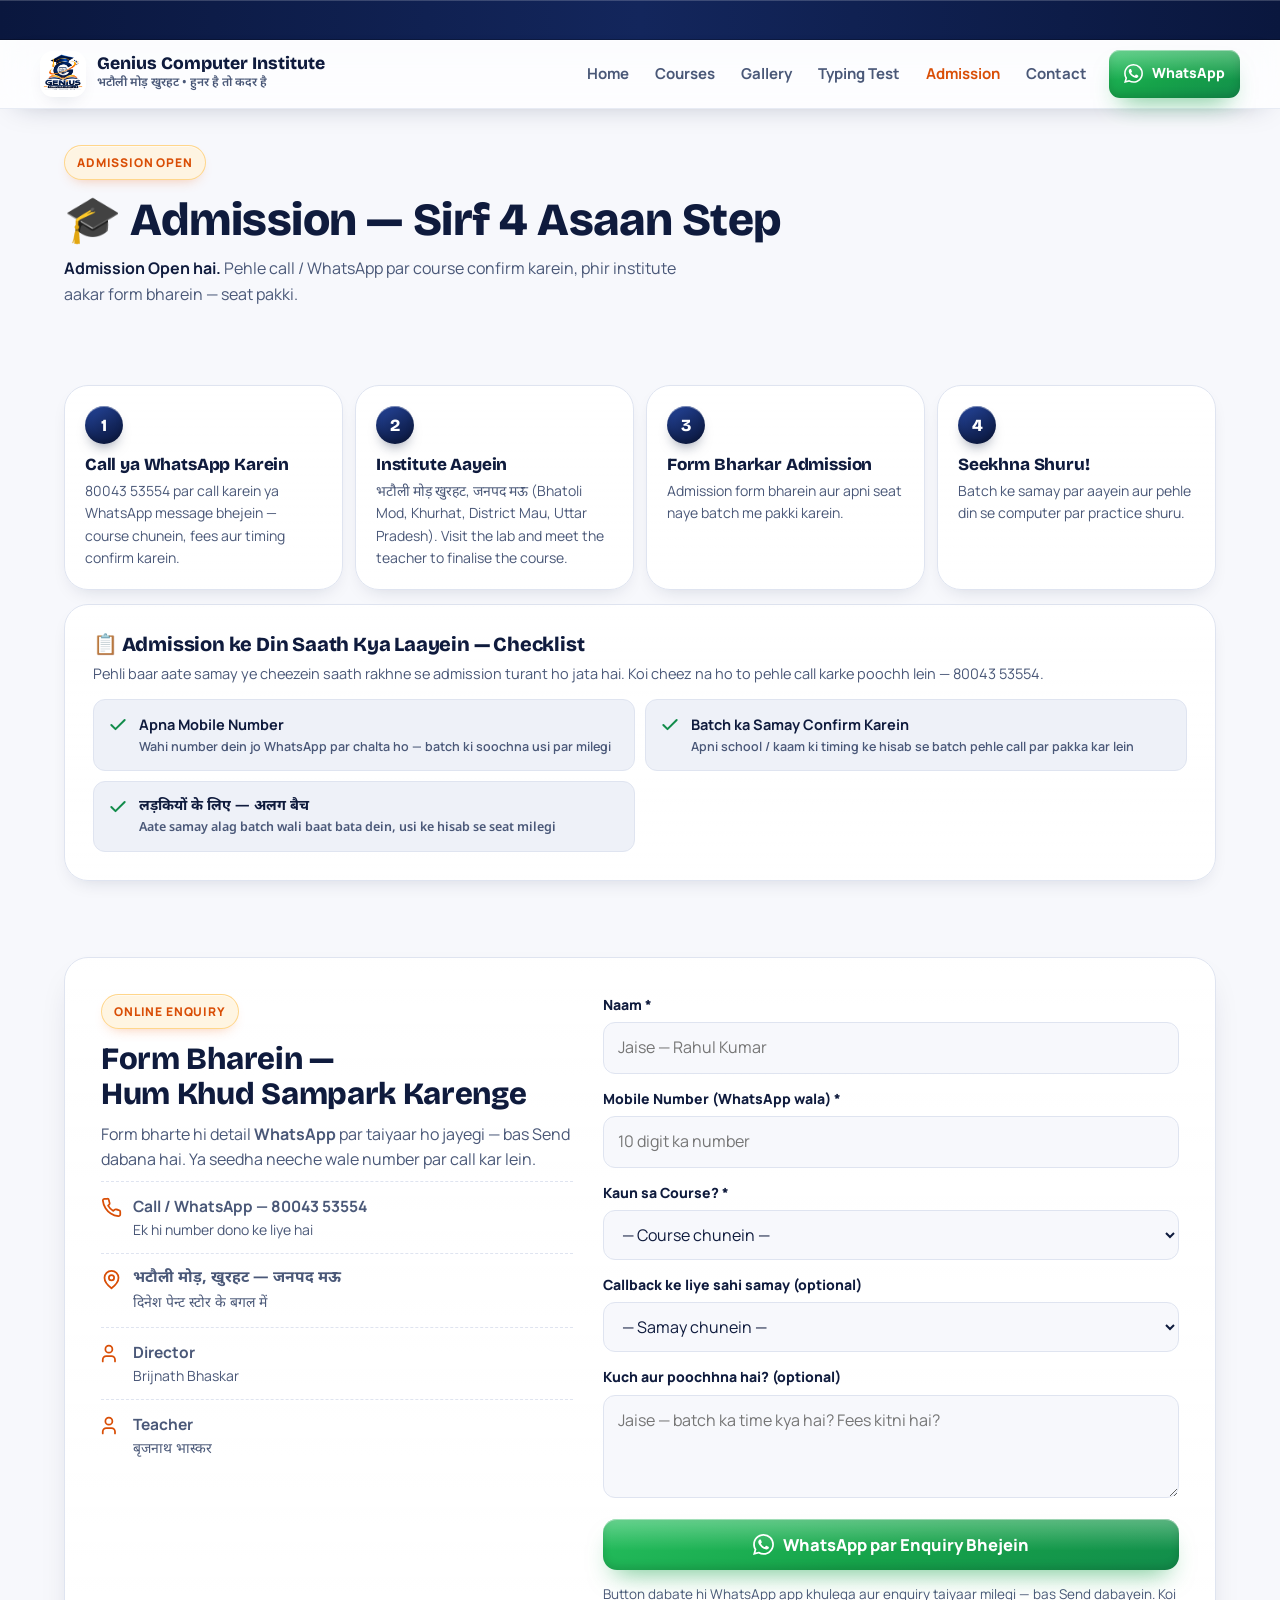
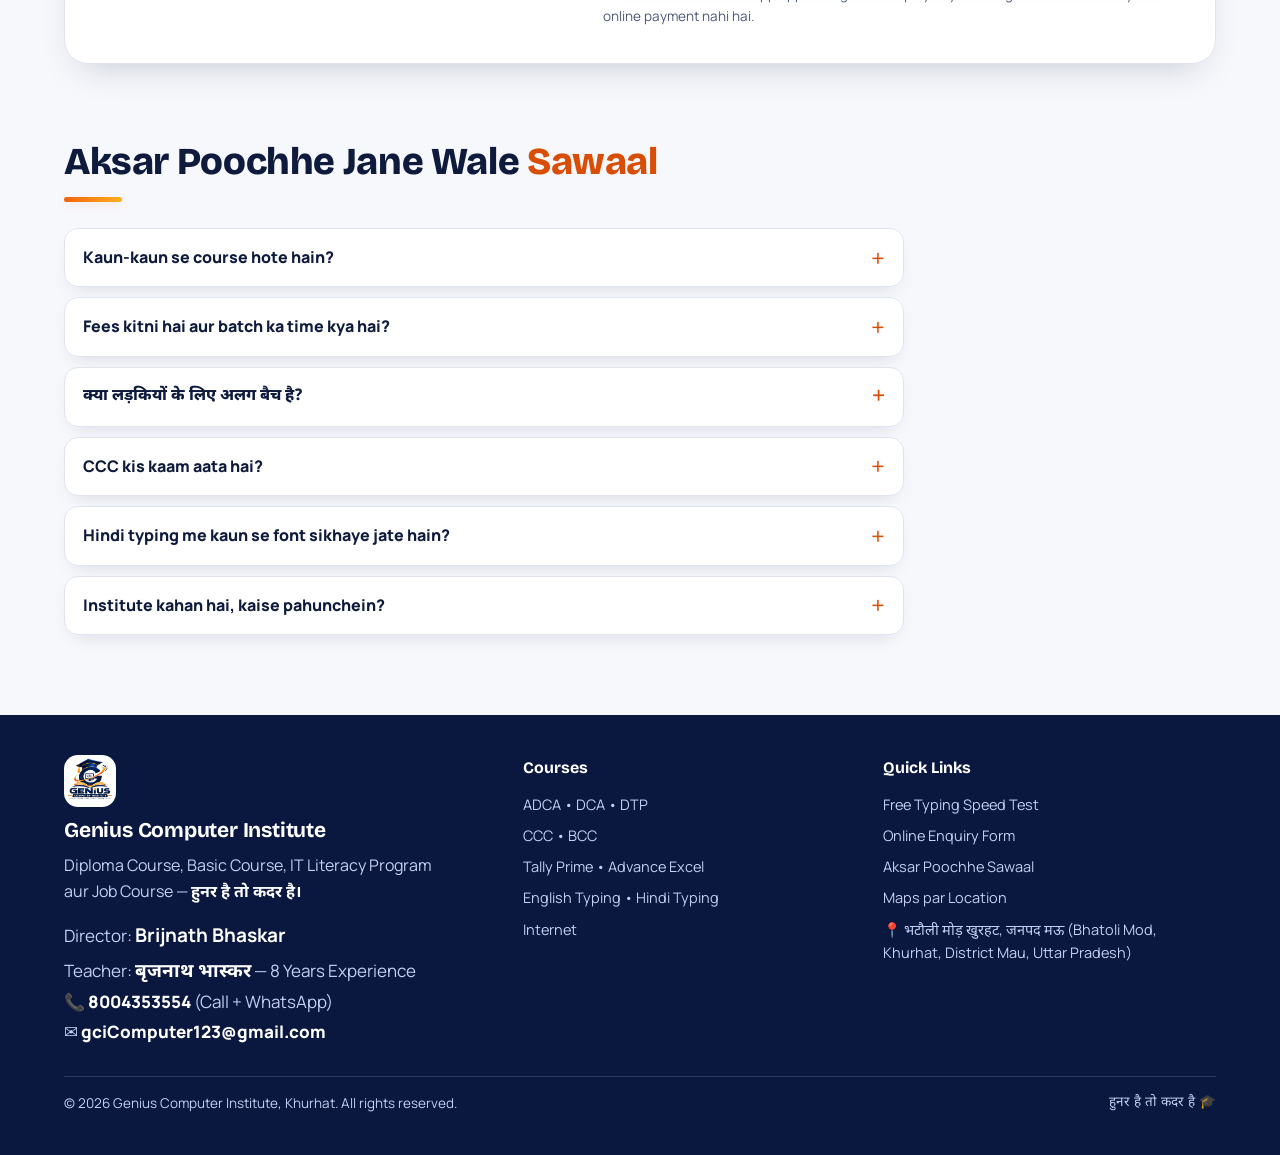
==== commit 00f95055: "Offer card + category order + PWA Add to Home Screen" ====
--- a/admission.html
+++ b/admission.html
@@ -3,6 +3,9 @@
 <head>
 <meta charset="utf-8" />
 <meta name="viewport" content="width=device-width, initial-scale=1, viewport-fit=cover" />
+<link rel="manifest" href="manifest.webmanifest" />
+  <meta name="theme-color" content="#0A173E" />
+  <link rel="apple-touch-icon" href="assets/icon-192.png" />
 <meta name="color-scheme" content="light dark" />
 <meta name="description" content="Genius Computer Institute me admission — 4 asaan step, online enquiry form se WhatsApp. Fees aur timing ke liye Call / WhatsApp: 8004353554" />
 <link rel="icon" type="image/png" href="assets/logo.png" />
--- a/style.css
+++ b/style.css
@@ -133,8 +133,9 @@
   .tab[aria-pressed="true"]{background:linear-gradient(160deg,#26479F,var(--navy) 55%,var(--navy2));border-color:transparent;color:#fff;box-shadow:0 10px 20px -10px rgba(15,27,61,.55),inset 0 1px 0 rgba(255,255,255,.35)}
   .search{position:relative;width:100%}
   @media(min-width:760px){.search{margin-left:auto;flex:1 1 200px;max-width:320px}}
-  .search input{width:100%;font:inherit;font-size:16px;padding:12px 14px 12px 42px;border-radius:12px;border:1.5px solid var(--line);background:var(--surface);color:var(--ink)}
-  .search svg{position:absolute;left:13px;top:50%;transform:translateY(-50%);width:18px;height:18px;color:var(--muted)}
+  .search input{width:100%;font:inherit;font-size:16px;padding:12px 52px 12px 16px;border-radius:12px;border:1.5px solid var(--line);background:var(--surface);color:var(--ink)}
+  .search input::placeholder{color:var(--muted);opacity:1}
+  .search svg{position:absolute;right:16px;left:auto;top:50%;transform:translateY(-50%);width:18px;height:18px;color:var(--muted);pointer-events:none}
   .course-grid{display:grid;gap:14px;grid-template-columns:1fr}
   @media(min-width:640px){.course-grid{grid-template-columns:repeat(2,1fr)}}
   @media(min-width:1020px){.course-grid{grid-template-columns:repeat(3,1fr)}}
@@ -300,8 +301,13 @@
   @media(max-width:759px){body{padding-bottom:78px} section{scroll-margin-bottom:90px}}
   @media(min-width:760px){.stickybar{display:none}}
 
-  .reveal{opacity:0;transform:translateY(18px);transition:opacity .55s ease, transform .55s ease}
+  .reveal{opacity:0;transform:translateY(26px) scale(.98);transition:opacity .7s ease, transform .7s cubic-bezier(.22,1,.36,1)}
   .reveal.in{opacity:1;transform:none}
+  .reveal:nth-child(2){transition-delay:.08s}
+  .reveal:nth-child(3){transition-delay:.16s}
+  .reveal:nth-child(4){transition-delay:.24s}
+  .reveal:nth-child(5){transition-delay:.32s}
+  .reveal:nth-child(6){transition-delay:.4s}
   @media (prefers-reduced-motion: reduce){.reveal{opacity:1;transform:none;transition:none}}
 
 /* === RESPONSIVE FIX: 390px vertical mobile / 1280px horizontal desktop === */
@@ -522,3 +528,55 @@
 /* Contact page: ab ek hi Contact Details card — poori width */
 .contact-grid{grid-template-columns:1fr!important}
 .contact-grid .addr{grid-column:1/-1}
+
+/* === Load animations: phone digits + fees pop (har refresh par chalte hain) === */
+@keyframes digitIn{from{opacity:0;transform:translateY(8px)}to{opacity:1;transform:none}}
+.tel-d{display:inline-block;animation:digitIn .35s cubic-bezier(.22,1,.36,1) both}
+@keyframes feePop{0%{opacity:0;transform:scale(.85)}60%{transform:scale(1.06)}100%{opacity:1;transform:scale(1)}}
+.highlight-band b{display:inline-block;animation:feePop .5s cubic-bezier(.22,1,.36,1) .3s both}
+@media (prefers-reduced-motion: reduce){.tel-d,.highlight-band b{animation:none}}
+
+/* === Full-page animation: tabs, search, icons, gallery, buttons (har refresh par) === */
+.search{animation:heroIn .5s cubic-bezier(.22,1,.36,1) both}
+.tab{animation:cardIn .5s cubic-bezier(.22,1,.36,1) both}
+.tab:nth-child(2){animation-delay:.06s}
+.tab:nth-child(3){animation-delay:.12s}
+.tab:nth-child(4){animation-delay:.18s}
+.tab:nth-child(5){animation-delay:.24s}
+.feat .ic,.course .ic{animation:floatY 4s ease-in-out infinite}
+.feat:nth-child(2) .ic,.course:nth-child(2) .ic{animation-delay:.5s}
+.feat:nth-child(3) .ic,.course:nth-child(3) .ic{animation-delay:1s}
+.gal figure img,.gal-link img{transition:transform .5s ease}
+.gal figure:hover img,.gal-link:hover img{transform:scale(1.05)}
+.btn:active{transform:scale(.97)}
+.exp-chip{animation:cardIn .45s cubic-bezier(.22,1,.36,1) both}
+.exp-chip:nth-child(2){animation-delay:.08s}
+.exp-chip:nth-child(3){animation-delay:.16s}
+.exp-chip:nth-child(4){animation-delay:.24s}
+.exp-chip:nth-child(5){animation-delay:.32s}
+@media (prefers-reduced-motion: reduce){.search,.tab,.feat .ic,.course .ic,.exp-chip{animation:none}}
+
+/* === MAX ANIMATION: logo side badge, blinking dots, shimmer, pops (har refresh par) === */
+.hero-logo-row{display:flex;flex-wrap:wrap;gap:14px;align-items:center;margin-bottom:16px}
+.hero-logo-row .hero-logo-card{flex:0 1 230px;margin-bottom:0}
+.hero-side{flex:1 1 160px;display:flex;flex-direction:column;justify-content:center;gap:6px;background:var(--surface);border:1.5px solid var(--line);border-radius:18px;padding:14px 16px;box-shadow:var(--shadow-sm);animation:heroIn .55s cubic-bezier(.22,1,.36,1) .1s both}
+.hero-side-tag{display:inline-flex;align-items:center;gap:7px;background:var(--gold-bg);color:var(--saffron-d);font-weight:800;font-size:12px;letter-spacing:.06em;text-transform:uppercase;padding:7px 12px;border-radius:999px;width:fit-content}
+.hero-side-tag .dot{width:8px;height:8px;border-radius:50%;background:var(--wa)}
+.hero-side b{font-size:26px;font-family:"Bricolage Grotesque","Noto Sans Devanagari",sans-serif;line-height:1.15}
+.hero-side small{color:var(--muted);font-weight:600;font-size:12.5px;line-height:1.45}
+@keyframes dotBlink{0%,100%{opacity:1;box-shadow:0 0 0 0 rgba(22,163,74,.55),0 0 14px 3px rgba(22,163,74,.75)}50%{opacity:.3;box-shadow:0 0 0 0 rgba(22,163,74,0),0 0 0 0 rgba(22,163,74,0)}}
+.tag .dot,.hero-side-tag .dot{animation:dotBlink 1.1s infinite}
+@keyframes shine{to{background-position:200% center}}
+.hero h1 .hl{background:linear-gradient(90deg,#F2620F,#FFB020,#F2620F);background-size:200% auto;-webkit-background-clip:text;background-clip:text;color:transparent;animation:shine 3s linear infinite}
+@keyframes barGrow{from{width:0}to{width:58px}}
+.sec-head h2::after{animation:barGrow .8s cubic-bezier(.22,1,.36,1) both}
+.stat{animation:cardIn .5s cubic-bezier(.22,1,.36,1) both}
+.stat:nth-child(2){animation-delay:.1s}
+.stat:nth-child(3){animation-delay:.2s}
+.qa{animation:cardIn .5s cubic-bezier(.22,1,.36,1) both}
+.qa:nth-child(2){animation-delay:.1s}
+.qa:nth-child(3){animation-delay:.18s}
+.qa:nth-child(4){animation-delay:.26s}
+@keyframes ghostPulse{0%,100%{box-shadow:0 10px 22px -14px rgba(15,27,61,.35)}50%{box-shadow:0 10px 26px -10px rgba(242,98,15,.55)}}
+.hero-cta .btn-ghost{animation:ghostPulse 2.8s ease-in-out infinite}
+@media (prefers-reduced-motion: reduce){.hero-side,.hero h1 .hl,.sec-head h2::after,.stat,.qa,.hero-cta .btn-ghost,.tag .dot,.hero-side-tag .dot{animation:none}}
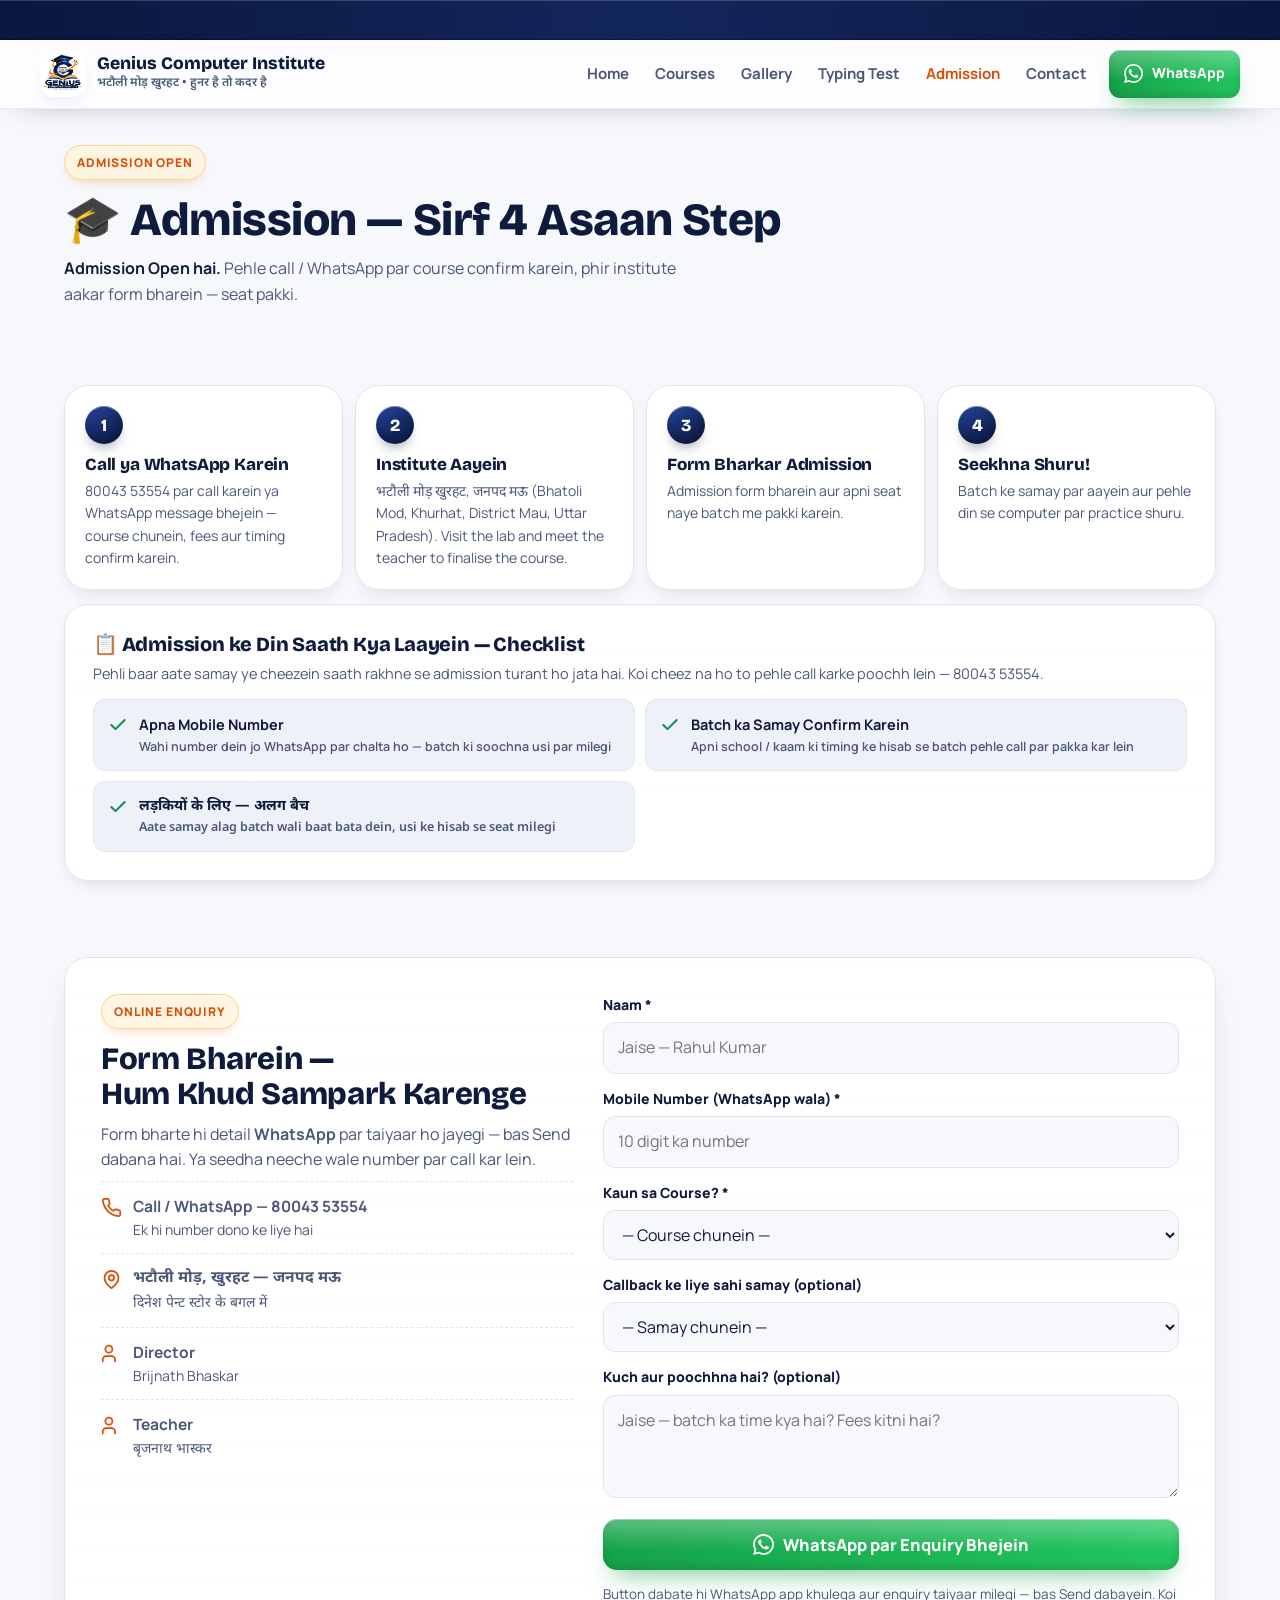
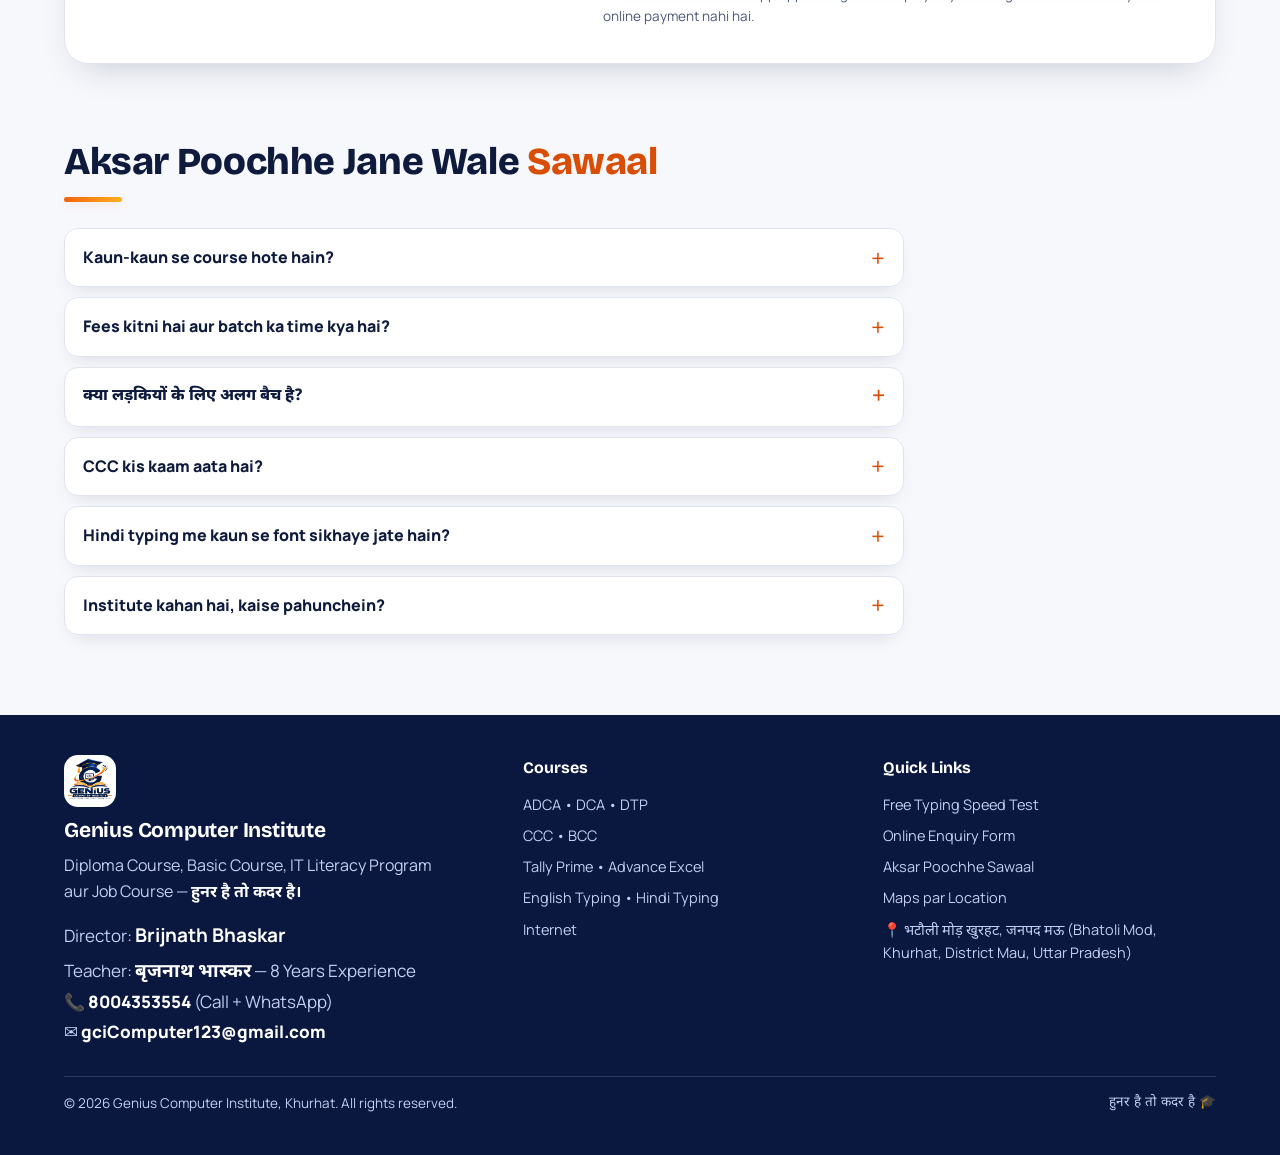
==== commit e6c42ff0: "Max animation everywhere + cache v4" ====
--- a/admission.html
+++ b/admission.html
@@ -13,7 +13,7 @@
 <link rel="preconnect" href="https://fonts.googleapis.com" />
 <link rel="preconnect" href="https://fonts.gstatic.com" crossorigin />
 <link href="https://fonts.googleapis.com/css2?family=Bricolage+Grotesque:opsz,wght@12..96,600;12..96,700;12..96,800&family=Manrope:wght@400;500;600;700;800&family=Noto+Sans+Devanagari:wght@400;600;700;800&display=swap" rel="stylesheet" />
-<link rel="stylesheet" href="style.css" />
+<link rel="stylesheet" href="style.css?v=4" />
 </head>
 <body data-page="enquiry">
 <div class="ticker" aria-hidden="true"><div class="ticker-track" id="tickerTrack">
@@ -136,6 +136,6 @@
   </div>
 </footer>
 <nav class="stickybar" aria-label="App navigation"><span class="bar-pill" aria-hidden="true"></span><a href="index.html" data-tab="top"><span class="tab-ic"><svg viewBox="0 0 24 24" fill="none" stroke="currentColor" stroke-width="2" stroke-linecap="round" stroke-linejoin="round"><path d="m3 10 9-7 9 7v10a2 2 0 0 1-2 2H5a2 2 0 0 1-2-2z"/><path d="M9 22V12h6v10"/></svg></span><span class="tab-lb">Home</span></a><a href="courses.html" data-tab="courses"><span class="tab-ic"><svg viewBox="0 0 24 24" fill="none" stroke="currentColor" stroke-width="2" stroke-linecap="round" stroke-linejoin="round"><path d="M4 19.5A2.5 2.5 0 0 1 6.5 17H20V2H6.5A2.5 2.5 0 0 0 4 4.5v15z"/><path d="M4 19.5A2.5 2.5 0 0 0 6.5 22H20v-5"/></svg></span><span class="tab-lb">Courses</span></a><a href="typing.html" data-tab="typing"><span class="tab-ic"><svg viewBox="0 0 24 24" fill="none" stroke="currentColor" stroke-width="2" stroke-linecap="round" stroke-linejoin="round"><rect x="2" y="6" width="20" height="12" rx="2"/><path d="M6 10h.01M10 10h.01M14 10h.01M18 10h.01M9 14h6"/></svg></span><span class="tab-lb">Typing Test</span></a><a class="call" href="tel:+918004353554"><span class="tab-ic"><svg viewBox="0 0 24 24" fill="none" stroke="currentColor" stroke-width="2" stroke-linecap="round" stroke-linejoin="round"><path d="M22 16.92v3a2 2 0 0 1-2.18 2 19.79 19.79 0 0 1-8.63-3.07 19.5 19.5 0 0 1-6-6 19.79 19.79 0 0 1-3.07-8.67A2 2 0 0 1 4.11 2h3a2 2 0 0 1 2 1.72c.13.96.36 1.9.7 2.81a2 2 0 0 1-.45 2.11L8.09 9.91a16 16 0 0 0 6 6l1.27-1.27a2 2 0 0 1 2.11-.45c.91.34 1.85.57 2.81.7A2 2 0 0 1 22 16.92z"/></svg></span><span class="tab-lb">Call</span></a><a href="admission.html" data-tab="enquiry" class="tab-active"><span class="tab-ic"><svg viewBox="0 0 24 24" fill="none" stroke="currentColor" stroke-width="2" stroke-linecap="round" stroke-linejoin="round"><path d="M12 20h9"/><path d="M16.5 3.5a2.1 2.1 0 0 1 3 3L7 19l-4 1 1-4Z"/></svg><span class="tab-badge" aria-hidden="true"></span></span><span class="tab-lb">Enquiry</span></a></nav>
-<script src="script.js"></script>
+<script src="script.js?v=4"></script>
 </body>
 </html>
--- a/style.css
+++ b/style.css
@@ -580,3 +580,63 @@
 @keyframes ghostPulse{0%,100%{box-shadow:0 10px 22px -14px rgba(15,27,61,.35)}50%{box-shadow:0 10px 26px -10px rgba(242,98,15,.55)}}
 .hero-cta .btn-ghost{animation:ghostPulse 2.8s ease-in-out infinite}
 @media (prefers-reduced-motion: reduce){.hero-side,.hero h1 .hl,.sec-head h2::after,.stat,.qa,.hero-cta .btn-ghost,.tag .dot,.hero-side-tag .dot{animation:none}}
+
+/* === LIVE website: har text, har icon hile — continuous motion, har refresh par === */
+@keyframes slowZoom{from{transform:scale(1)}to{transform:scale(1.07)}}
+.hero-media img.main{animation:slowZoom 9s ease-in-out infinite alternate}
+@keyframes logoFloat{0%,100%{transform:translateY(0)}50%{transform:translateY(-7px)}}
+.hero-logo-card{animation:heroIn .55s cubic-bezier(.22,1,.36,1) both,logoFloat 5s ease-in-out 1s infinite}
+@keyframes ringShake{0%,100%{transform:rotate(0)}10%{transform:rotate(14deg)}20%{transform:rotate(-12deg)}30%{transform:rotate(10deg)}40%{transform:rotate(-8deg)}50%{transform:rotate(0)}}
+.stickybar a.call .tab-ic svg{animation:ringShake 2.2s ease-in-out infinite}
+.qa .ic,.float-card .ic{animation:floatY 4s ease-in-out infinite}
+.qa:nth-child(2) .ic{animation-delay:.6s}
+.qa:nth-child(3) .ic{animation-delay:1.2s}
+.qa:nth-child(4) .ic{animation-delay:1.8s}
+@keyframes tagShine{0%{background-position:0% center}100%{background-position:200% center}}
+.hero-tagline{background:linear-gradient(90deg,var(--navy),var(--saffron),var(--navy));background-size:200% auto;-webkit-background-clip:text;background-clip:text;color:transparent;animation:tagShine 4s linear infinite}
+@media (prefers-color-scheme: dark){.hero-tagline{background:linear-gradient(90deg,#C9D5FF,#FFB020,#C9D5FF);background-size:200% auto;-webkit-background-clip:text;background-clip:text;color:transparent}}
+@keyframes cardGlow{0%,100%{box-shadow:inset 0 1px 0 rgba(255,255,255,.55),0 8px 20px -10px rgba(15,27,61,.18)}50%{box-shadow:inset 0 1px 0 rgba(255,255,255,.55),0 8px 26px -6px rgba(242,98,15,.45)}}
+.teacher-card{animation:cardGlow 3.5s ease-in-out infinite}
+@keyframes waPulse{0%{box-shadow:0 14px 26px -12px rgba(22,163,74,.65),0 0 0 0 rgba(22,163,74,.4)}70%{box-shadow:0 14px 26px -12px rgba(22,163,74,.65),0 0 0 10px rgba(22,163,74,0)}100%{box-shadow:0 14px 26px -12px rgba(22,163,74,.65),0 0 0 0 rgba(22,163,74,0)}}
+.btn-wa{animation:waPulse 2.6s ease-out infinite}
+footer{animation:heroIn .6s cubic-bezier(.22,1,.36,1) both}
+.course .ic svg,.feat .ic svg{transition:transform .3s ease}
+.course:hover .ic svg,.feat:hover .ic svg{transform:scale(1.18) rotate(-6deg)}
+@media (prefers-reduced-motion: reduce){.hero-media img.main,.hero-logo-card,.stickybar a.call .tab-ic svg,.qa .ic,.float-card .ic,.hero-tagline,.teacher-card,.btn-wa,footer{animation:none}}
+
+/* === MAX ANIMATION — kuch bhi ruka nahi: background, cards, icons, photo, buttons, sab hile === */
+@keyframes bgShift{0%{background-position:0% 50%}50%{background-position:100% 50%}100%{background-position:0% 50%}}
+.hero{background:linear-gradient(115deg,#FFF6EC,#FFE3B3,#E7EEFF,#FFF6EC);background-size:300% 300%;animation:bgShift 14s ease-in-out infinite}
+@media (prefers-color-scheme: dark){.hero{background:linear-gradient(115deg,#0A173E,#1B2A5E,#3A1C00,#0A173E);background-size:300% 300%;animation:bgShift 14s ease-in-out infinite}}
+@keyframes orbFloat{0%,100%{transform:translate(0,0) scale(1)}50%{transform:translate(-22px,26px) scale(1.18)}}
+.hero::before,.hero::after{content:"";position:absolute;border-radius:50%;filter:blur(55px);opacity:.55;pointer-events:none;z-index:0}
+.hero::before{width:230px;height:230px;background:#FFB020;top:8px;right:-30px;animation:orbFloat 7s ease-in-out infinite}
+.hero::after{width:190px;height:190px;background:#3B82F6;bottom:10px;left:-40px;animation:orbFloat 9s ease-in-out infinite reverse}
+.hero>*{position:relative;z-index:1}
+@keyframes cardBob{0%,100%{transform:translateY(0)}50%{transform:translateY(-5px)}}
+.course{animation:cardIn .5s cubic-bezier(.22,1,.36,1) both,cardBob 4.5s ease-in-out 1.2s infinite}
+.stat{animation:cardIn .5s cubic-bezier(.22,1,.36,1) both,cardBob 4.5s ease-in-out 1.4s infinite}
+.qa{animation:cardIn .5s cubic-bezier(.22,1,.36,1) both,cardBob 4.5s ease-in-out 1.6s infinite}
+.feat{animation:cardBob 4.5s ease-in-out 1s infinite}
+.float-card{animation:cardBob 5s ease-in-out 1.8s infinite}
+@keyframes iconDance{0%,100%{transform:translateY(0) rotate(0) scale(1)}25%{transform:translateY(-5px) rotate(-8deg) scale(1.12)}50%{transform:translateY(0) rotate(0) scale(1)}75%{transform:translateY(-5px) rotate(8deg) scale(1.12)}}
+.feat .ic,.course .ic,.qa .ic,.float-card .ic{animation:iconDance 3.8s ease-in-out infinite}
+@keyframes barLoop{0%,100%{transform:scaleX(1)}50%{transform:scaleX(1.9)}}
+.sec-head h2::after{animation:barGrow .8s cubic-bezier(.22,1,.36,1) both,barLoop 3s ease-in-out 2s infinite;transform-origin:left center}
+@keyframes imgZoom{0%{transform:scale(1)}100%{transform:scale(1.12)}}
+.gal-link img,.gal figure img{animation:imgZoom 8s ease-in-out infinite alternate}
+.gal-link:nth-child(2n) img{animation-delay:2s}
+@keyframes statPop{0%,100%{transform:scale(1)}50%{transform:scale(1.08)}}
+.stat b{animation:statPop 2.4s ease-in-out infinite}
+@keyframes barBob{0%,100%{transform:translateY(0)}50%{transform:translateY(-3px)}}
+.stickybar a .tab-ic{animation:barBob 2s ease-in-out infinite}
+.stickybar a:nth-child(2) .tab-ic{animation-delay:.3s}
+.stickybar a:nth-child(3) .tab-ic{animation-delay:.6s}
+.stickybar a:nth-child(4) .tab-ic{animation-delay:.9s}
+.stickybar a:nth-child(5) .tab-ic{animation-delay:1.2s}
+@keyframes btnShine{0%{background-position:0% center}100%{background-position:200% center}}
+.btn-wa{background:linear-gradient(90deg,#16A34A,#22C55E,#16A34A);background-size:200% auto;animation:waPulse 2.6s ease-out infinite,btnShine 3s linear infinite}
+@keyframes chipFloat{0%,100%{transform:translateY(0)}50%{transform:translateY(-3px)}}
+.exp-chip{animation:cardIn .45s cubic-bezier(.22,1,.36,1) both,chipFloat 3.5s ease-in-out 1.2s infinite}
+.course:active,.feat:active,.qa:active,.stat:active,.float-card:active,.gal-link:active{filter:brightness(.95)}
+@media (prefers-reduced-motion: reduce){.hero,.hero::before,.hero::after,.course,.stat,.qa,.feat,.float-card,.feat .ic,.course .ic,.qa .ic,.float-card .ic,.sec-head h2::after,.gal-link img,.gal figure img,.stat b,.stickybar a .tab-ic,.btn-wa,.exp-chip{animation:none}}
